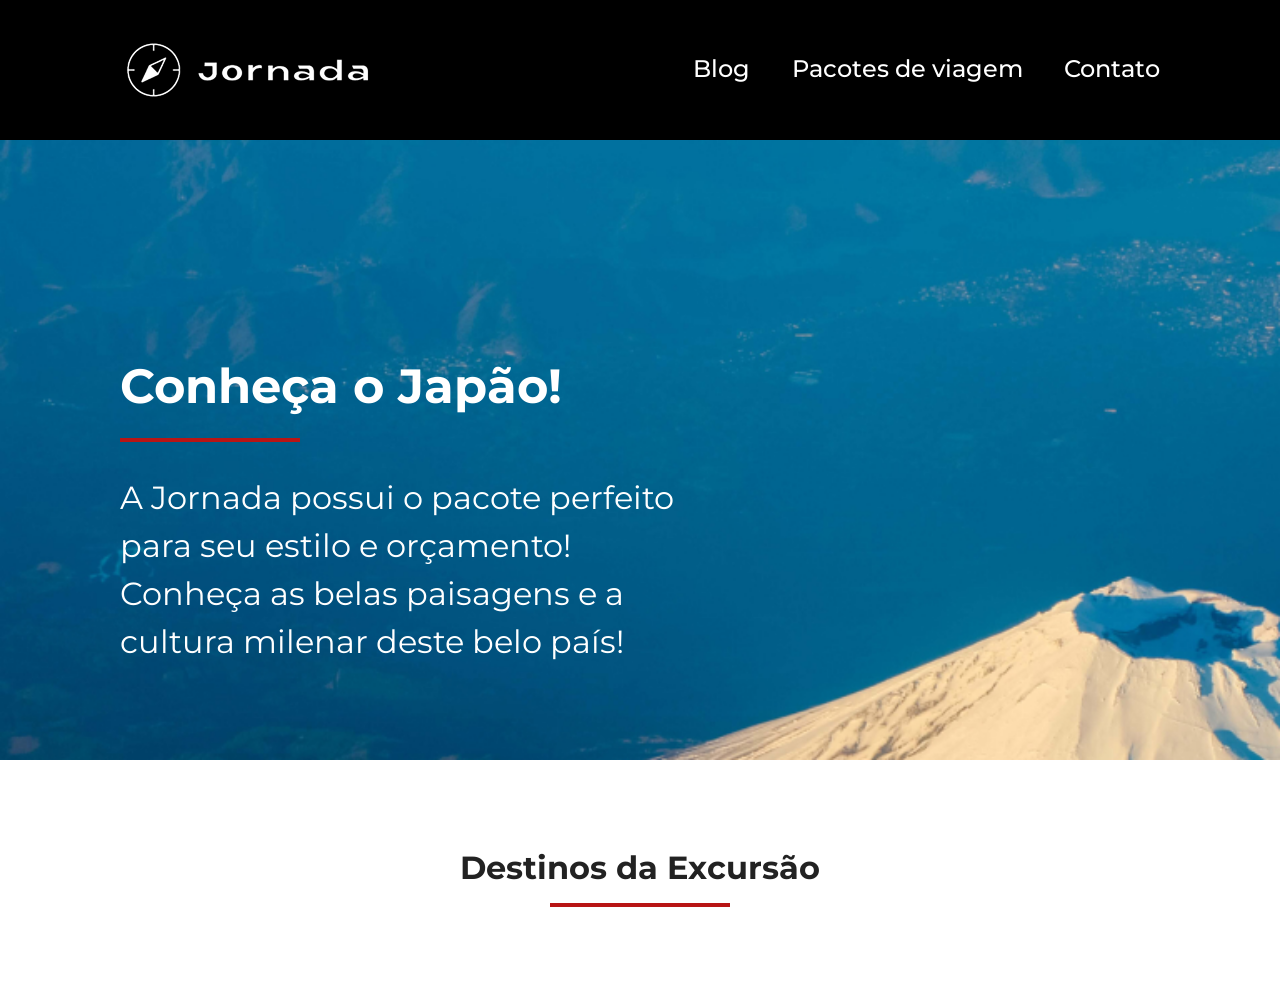
==== pacotes-de-viagens.html @ 6d60442d "adiciona estilos do hero para outros tamanhos de tela" ====
<!doctype html>
<html lang="pt-br">
  <head>
    <meta charset="UTF-8" />
    <meta name="viewport" content="width=device-width, initial-scale=1.0" />
    <title>Pacotes de viagens</title>
    <link rel="icon" href="favico.svg" type="xml/svg" />
    <link rel="stylesheet" href="css/style.css" />
  </head>

  <body>
    <header class="main-header">
      <a class="logo" href="index.html" title="Voltar para a página inicial">
        <img
          class="img-mobile"
          src="img/bussola-jornada-branca.png"
          alt="Bussola do logo jornada viagens na cor branca"
        />
        <img
          class="img-desktop"
          src="img/bussola-texto-jornada-branco.png"
          alt="Logo jornada viagens na cor branca"
        />
      </a>
      <div class="navigation-menu">
        <label for="menu">
          <img src="img/menu.png" alt="menu" />
        </label>
        <input type="checkbox" name="" id="menu" hidden />
        <nav>
          <ul class="list-links">
            <li>
              <a href="blog.html" target="_blank" title="Acessar Blog">Blog</a>
            </li>
            <li>
              <a
                href="pacotes-de-viagens.html"
                target="_blank"
                title="Acesssar pacotes de viagem"
                >Pacotes de viagem</a
              >
            </li>
            <li>
              <a href="contato.html" target="_blank" title="Acesssar contato"
                >Contato</a
              >
            </li>
          </ul>
        </nav>
      </div>
    </header>

    <section class="hero travel-packages-hero">
      <div class="travel-packages-content">
        <div class="section-title">
          <h2>Conheça o Japão!</h2>
          <hr />
        </div>
        <p class="travel-packages-text">
          A Jornada possui o pacote perfeito para seu estilo e orçamento!
          Conheça as belas paisagens e a cultura milenar deste belo país!
        </p>
      </div>
    </section>

    <section class="tokyo">
      <div class="section-title">
        <h2>Destinos da Excursão</h2>
        <hr>
      </div>
    </section>
  </body>
</html>
---- css/style.css ----
@import url(global.css);
@import url(header.css);
@import url(hero.css);
@import url(offers.css);
@import url(category.css);
@import url(destinations.css);
@import url(payments.css);
@import url(testimonials.css);
@import url(footer.css);
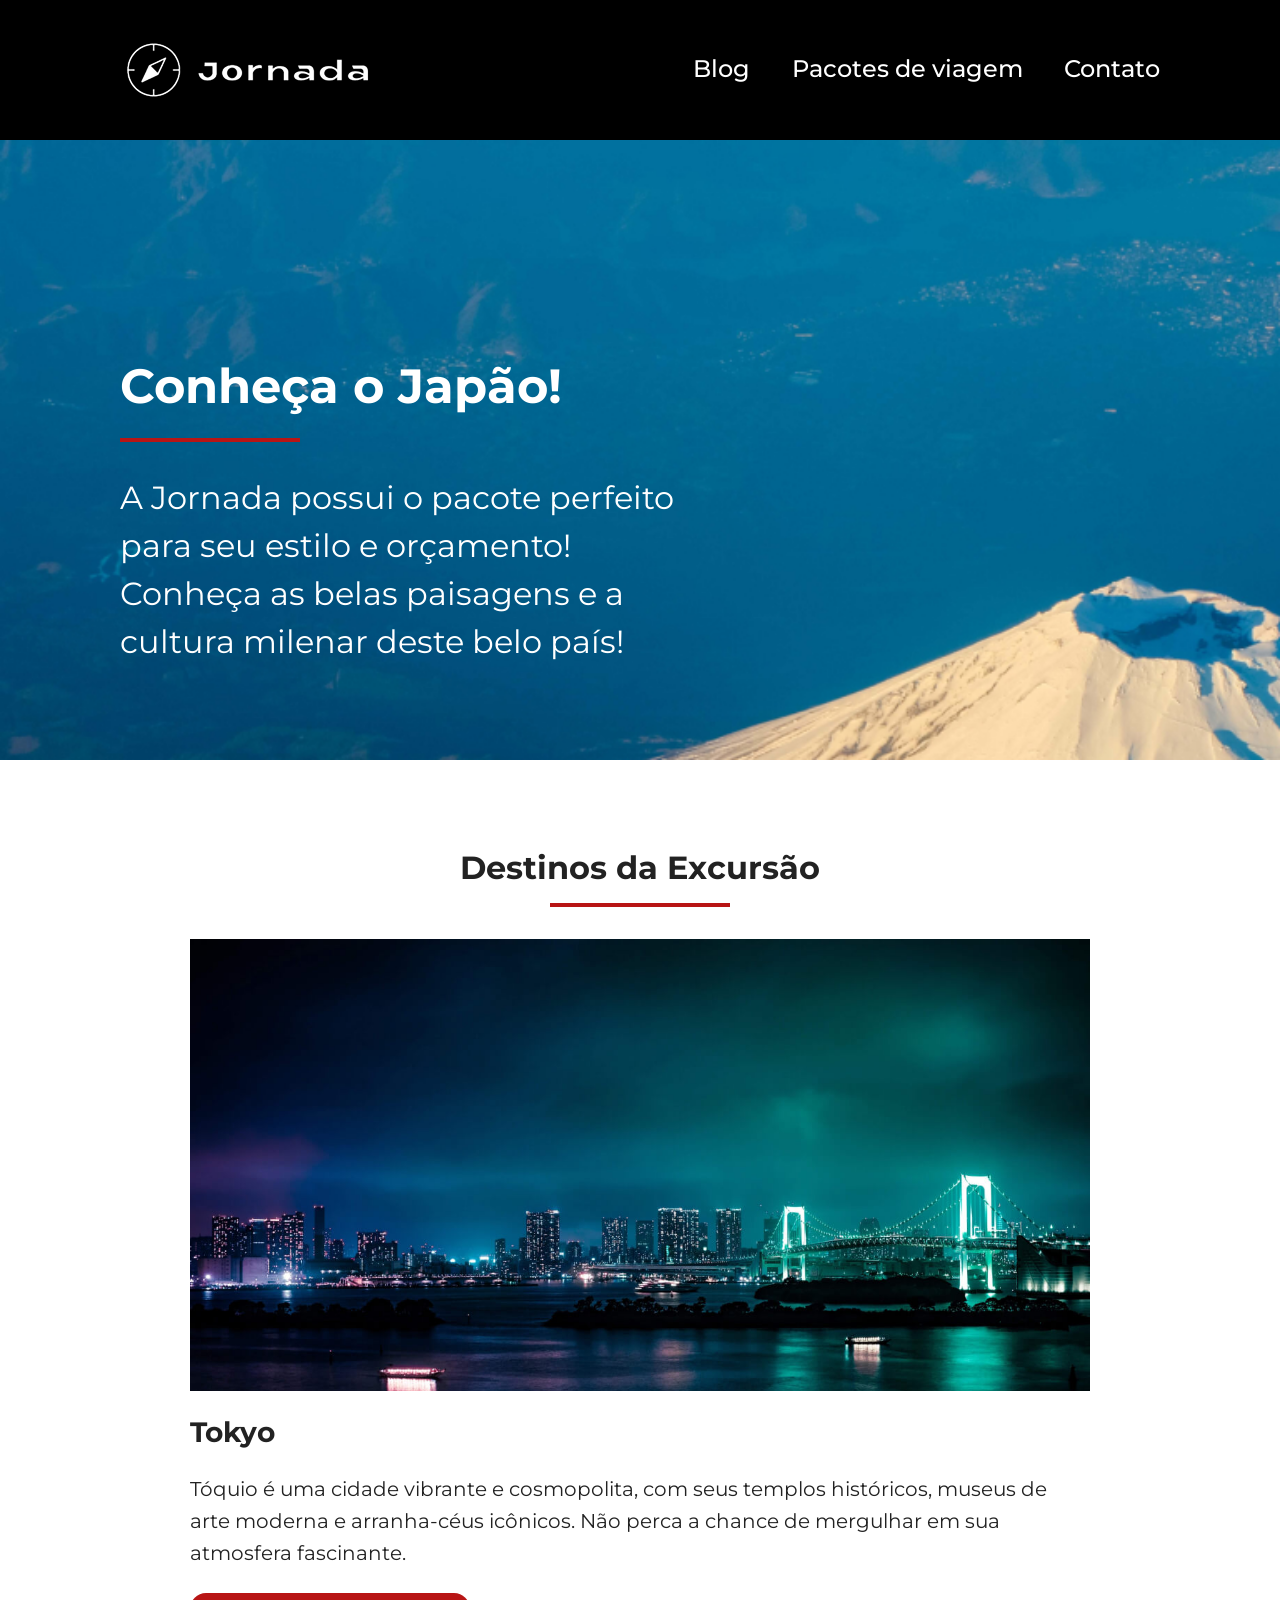
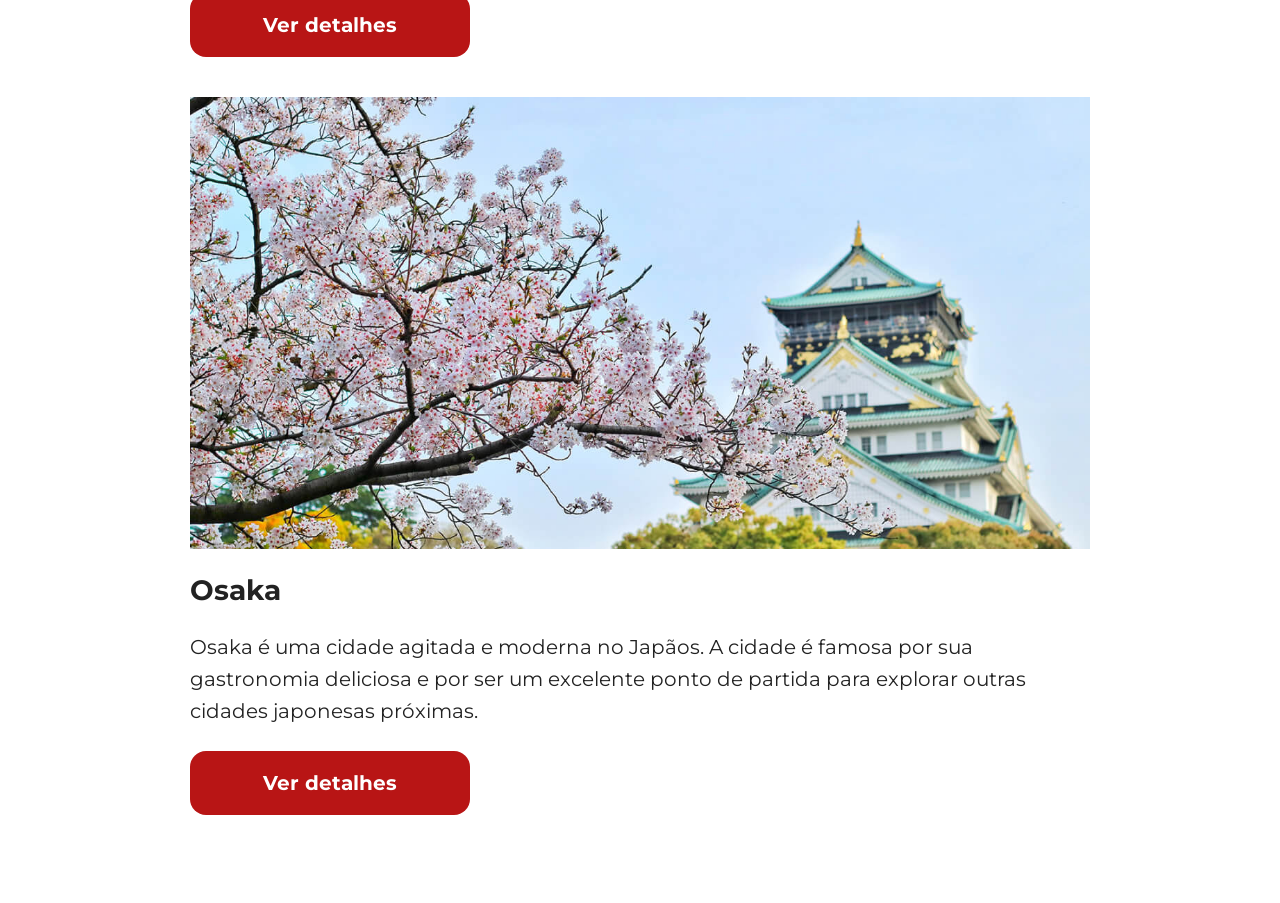
==== commit 348475e2: "adiciona secao de destinos de excursao" ====
--- a/pacotes-de-viagens.html
+++ b/pacotes-de-viagens.html
@@ -63,10 +63,52 @@
       </div>
     </section>
 
-    <section class="tokyo">
+    <section class="destinations">
       <div class="section-title">
         <h2>Destinos da Excursão</h2>
-        <hr>
+        <hr />
+      </div>
+      <div class="destinations-itens">
+        <article class="item tokyo">
+          <header>
+            <div class="img-item"></div>
+            <h3 class="content-title">Tokyo</h3>
+          </header>
+          <p class="content-text">
+            Tóquio é uma cidade vibrante e cosmopolita, com seus templos
+            históricos, museus de arte moderna e arranha-céus icônicos. Não
+            perca a chance de mergulhar em sua atmosfera fascinante.
+          </p>
+          <footer>
+            <a
+              href="#"
+              class="button"
+              target="_blank"
+              title="Veja mais detalhes do destino tokyo"
+              >Ver detalhes</a
+            >
+          </footer>
+        </article>
+        <article class="item osaka">
+          <header>
+            <div class="img-item"></div>
+            <h3 class="content-title">Osaka</h3>
+          </header>
+          <p class="content-text">
+            Osaka é uma cidade agitada e moderna no Japãos. A cidade é famosa
+            por sua gastronomia deliciosa e por ser um excelente ponto de
+            partida para explorar outras cidades japonesas próximas.
+          </p>
+          <footer>
+            <a
+              href="#"
+              class="button"
+              target="_blank"
+              title="Veja mais detalhes do destino osaka"
+              >Ver detalhes</a
+            >
+          </footer>
+        </article>
       </div>
     </section>
   </body>
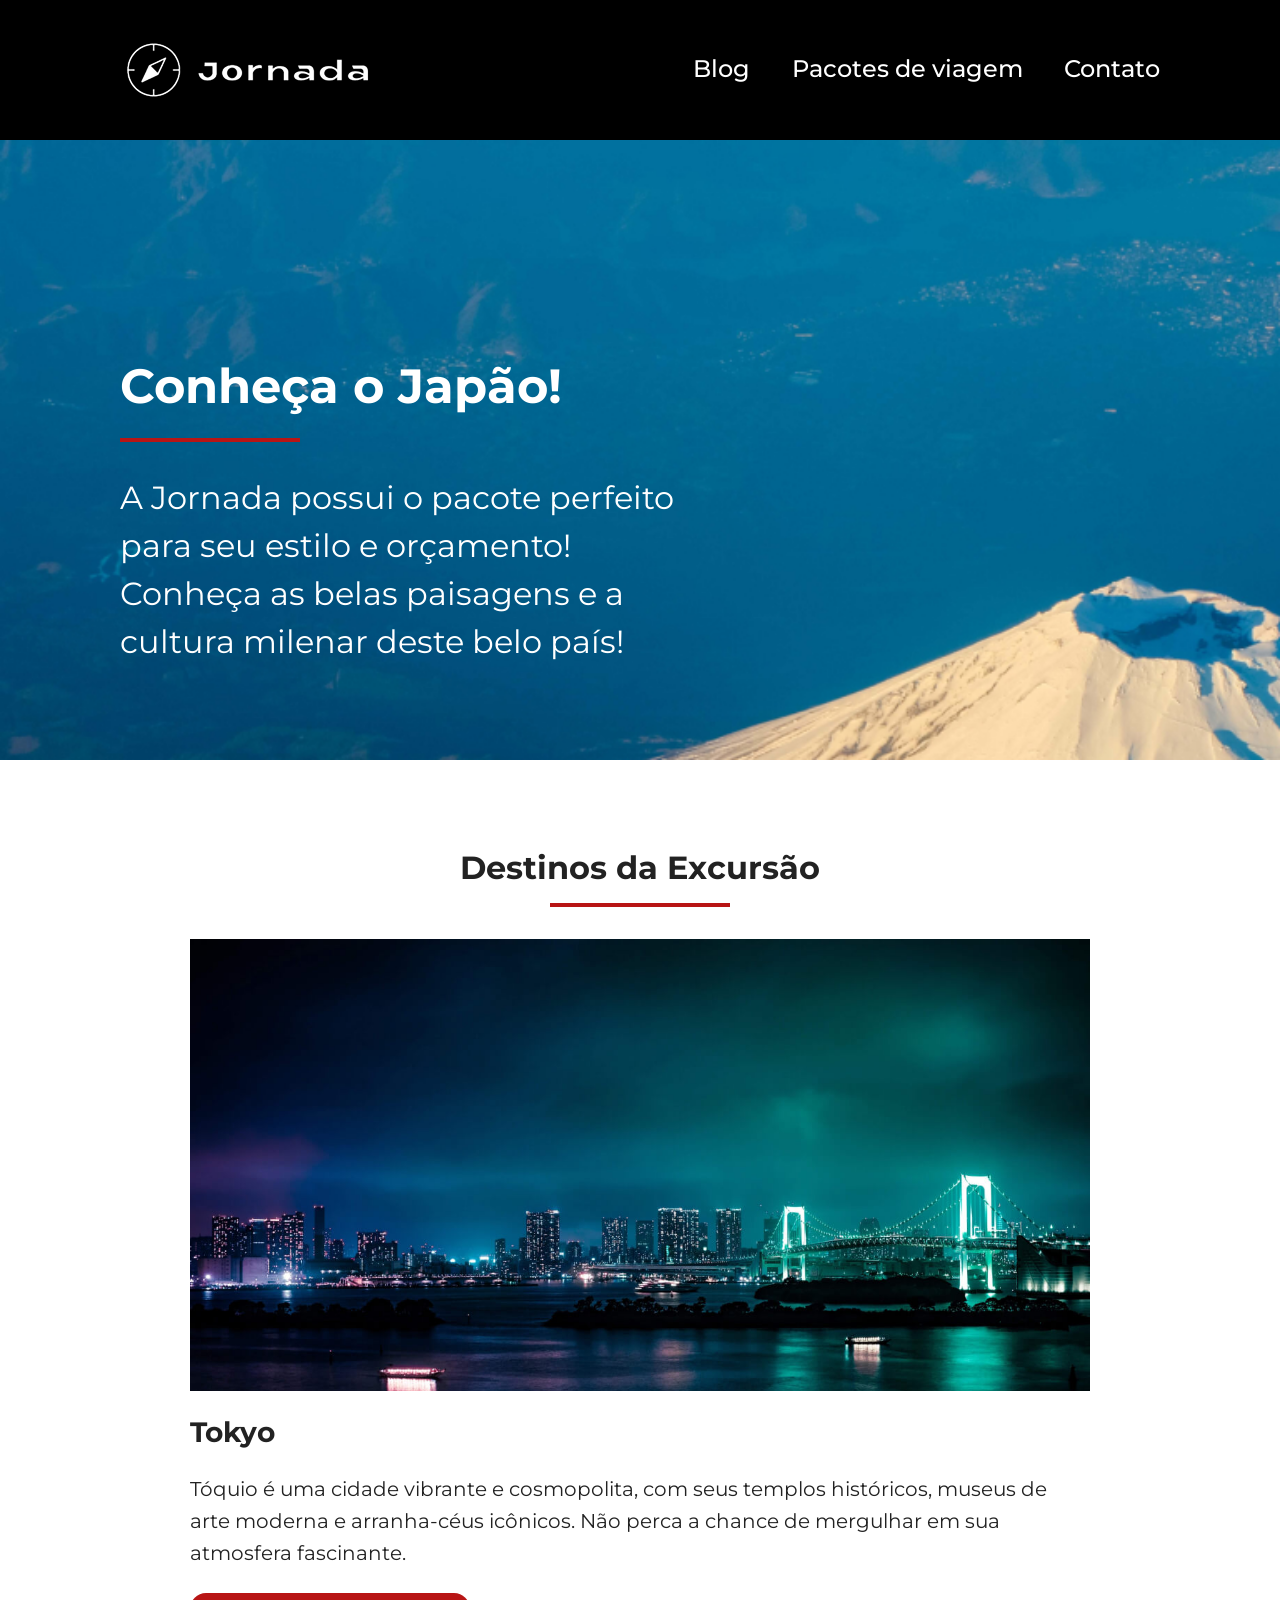
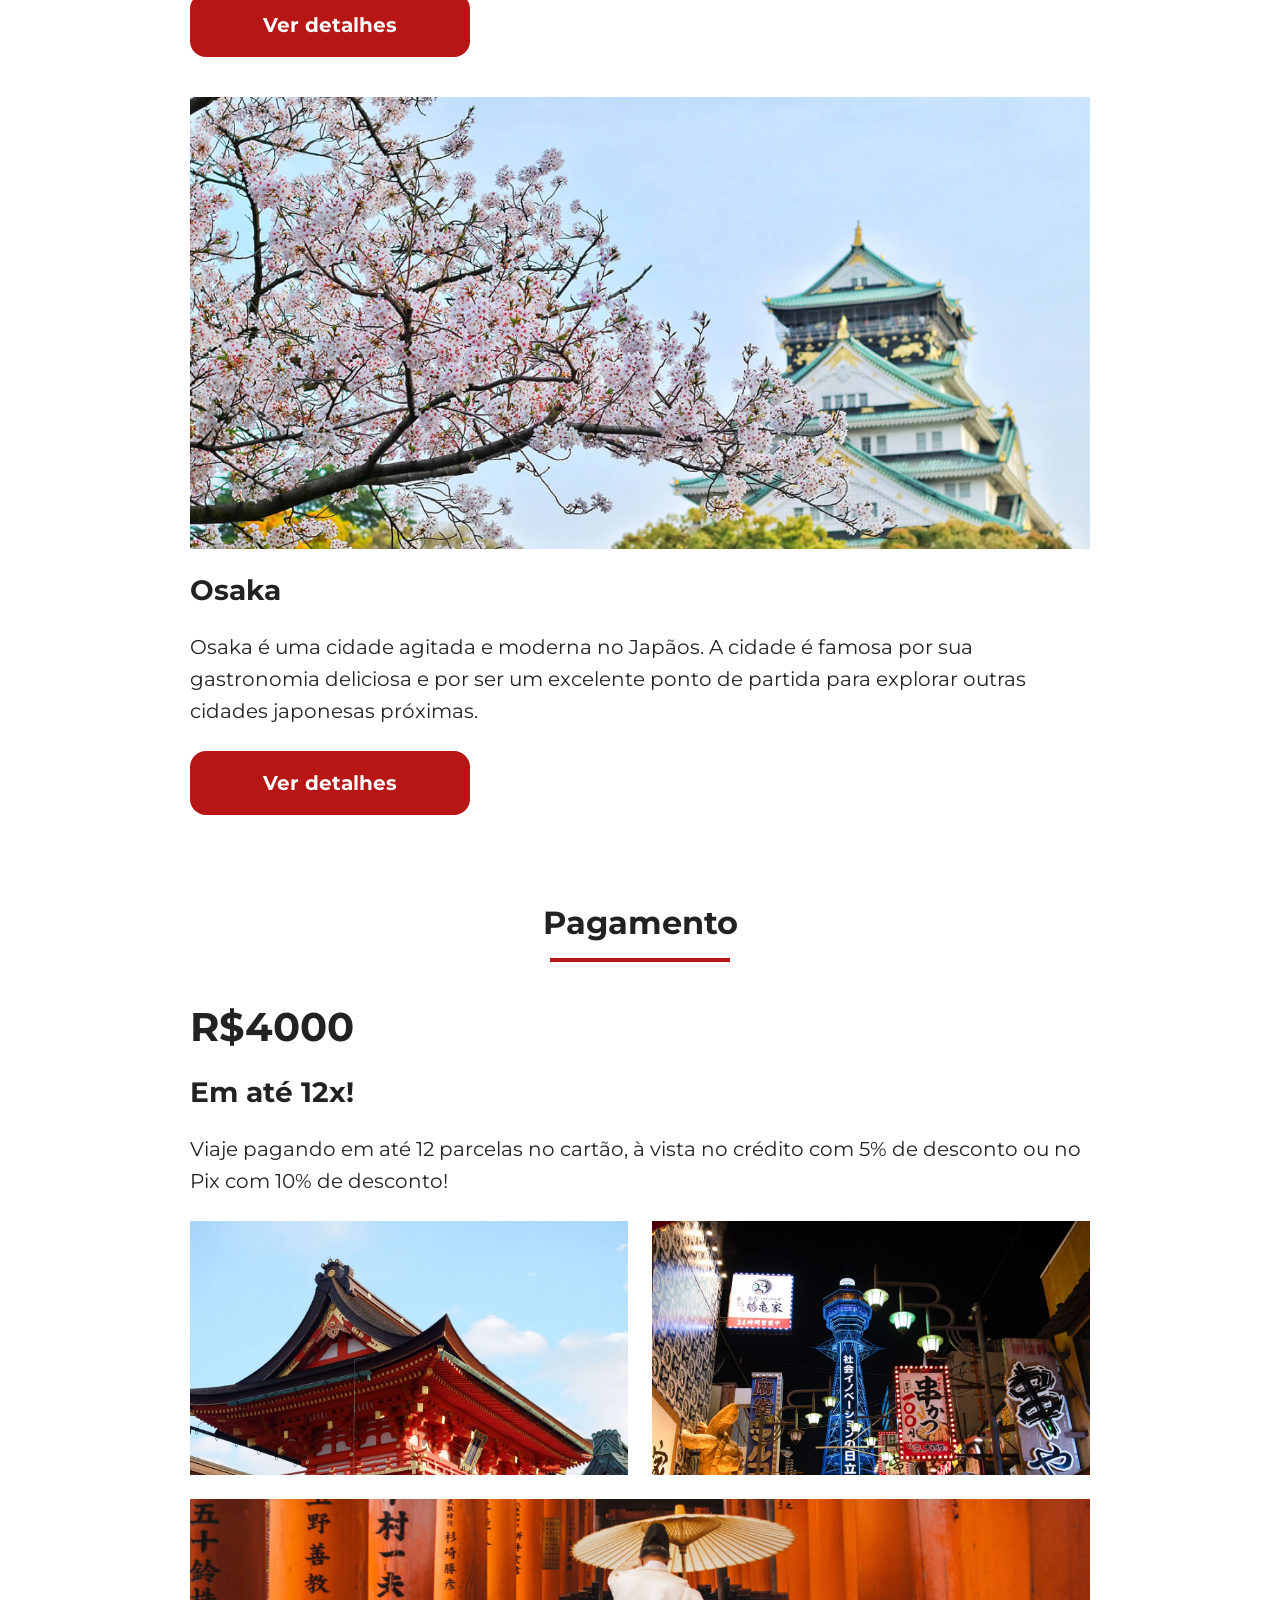
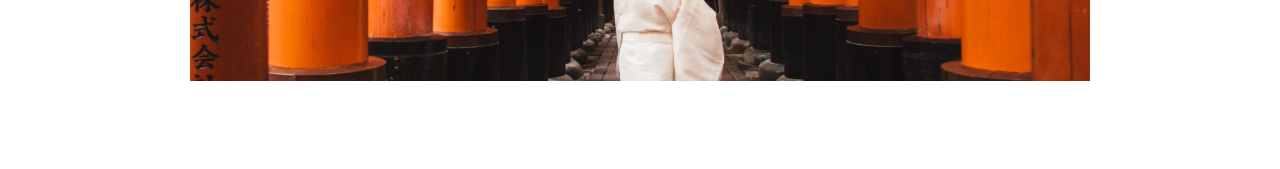
==== commit 08abe099: "adiciona secao de pagamento na pagina pacotes de viagens" ====
--- a/pacotes-de-viagens.html
+++ b/pacotes-de-viagens.html
@@ -111,5 +111,27 @@
         </article>
       </div>
     </section>
+
+    <section class="payments travel-packages-payments">
+      <div class="section-title">
+        <h2>Pagamento</h2>
+        <hr />
+      </div>
+      <div class="content-container">
+        <div class="text-content">
+          <h3>R$4000</h3>
+          <h4>Em até 12x!</h4>
+          <p>
+            Viaje pagando em até 12 parcelas no cartão, à vista no crédito com
+            5% de desconto ou no Pix com 10% de desconto!
+          </p>
+        </div>
+        <div class="image-gallery">
+          <div class="image first"></div>
+          <div class="image second"></div>
+          <div class="image thirdy large"></div>
+        </div>
+      </div>
+    </section>
   </body>
 </html>
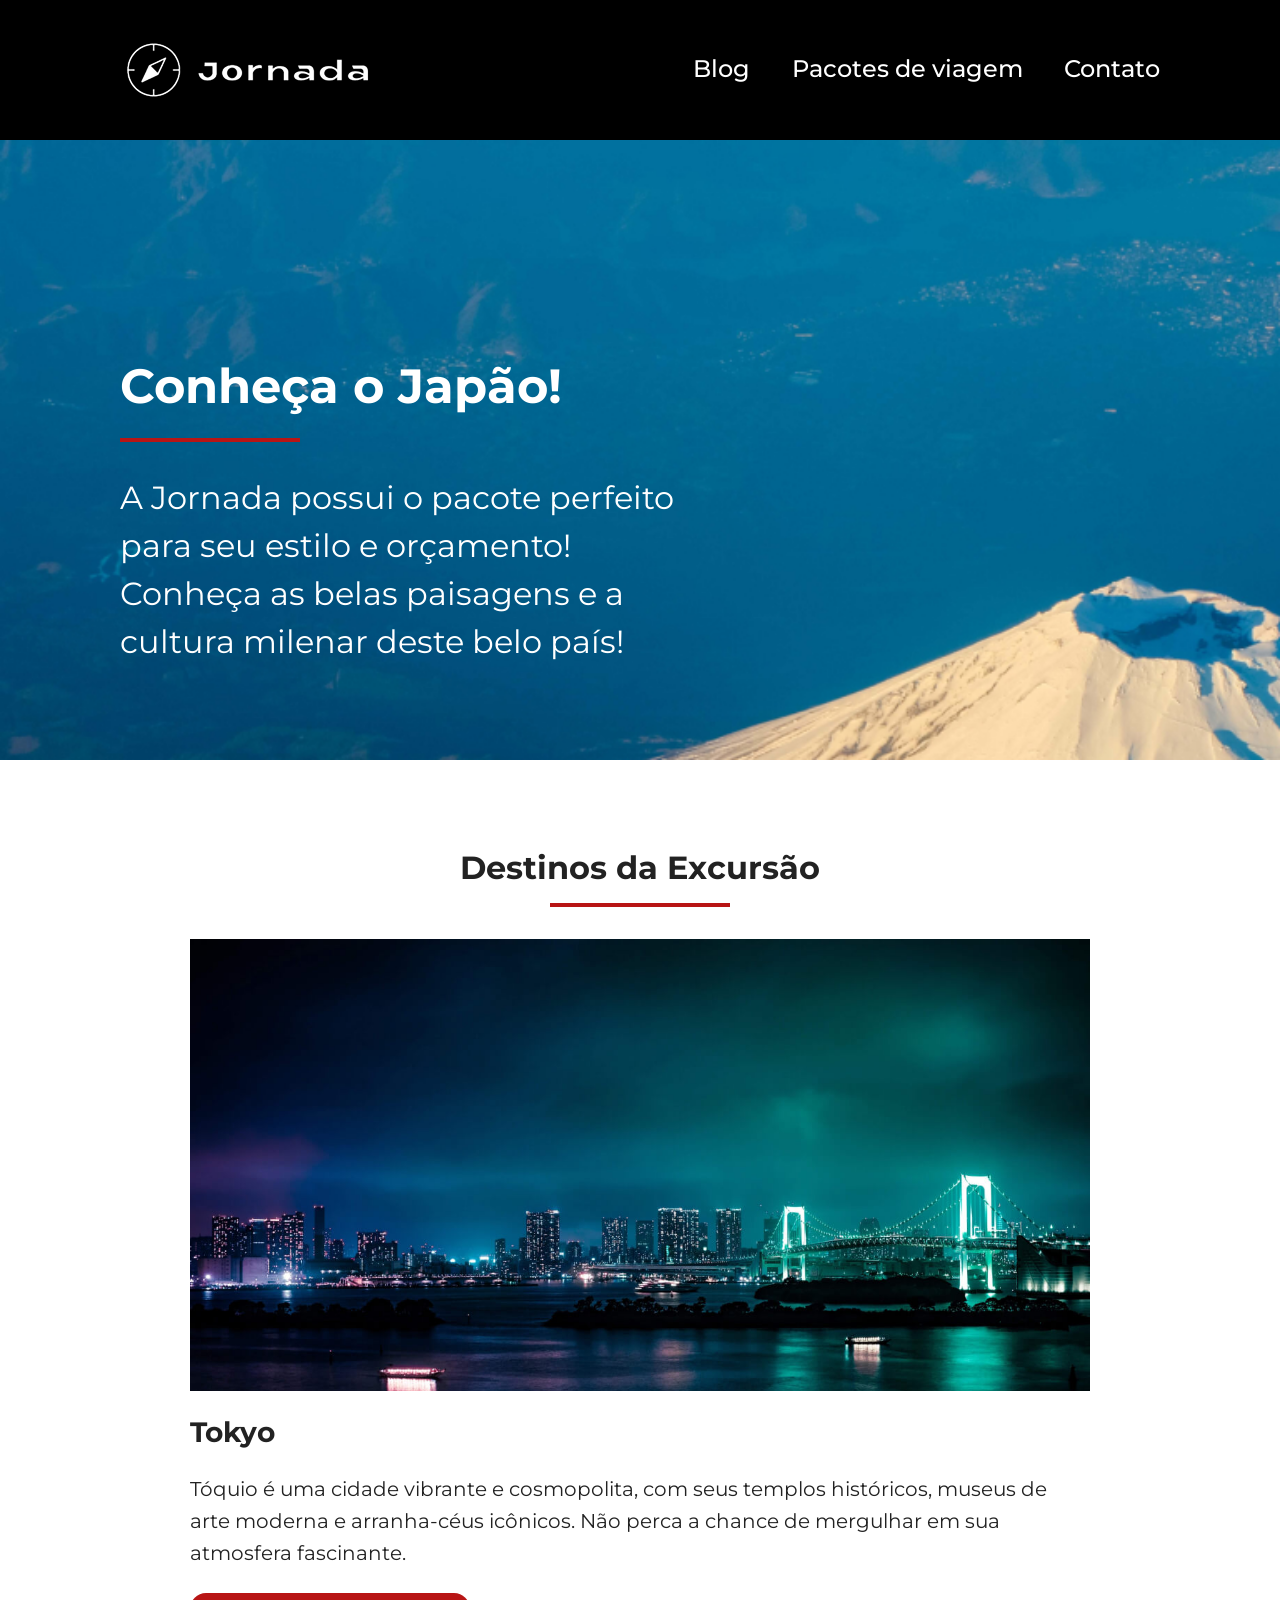
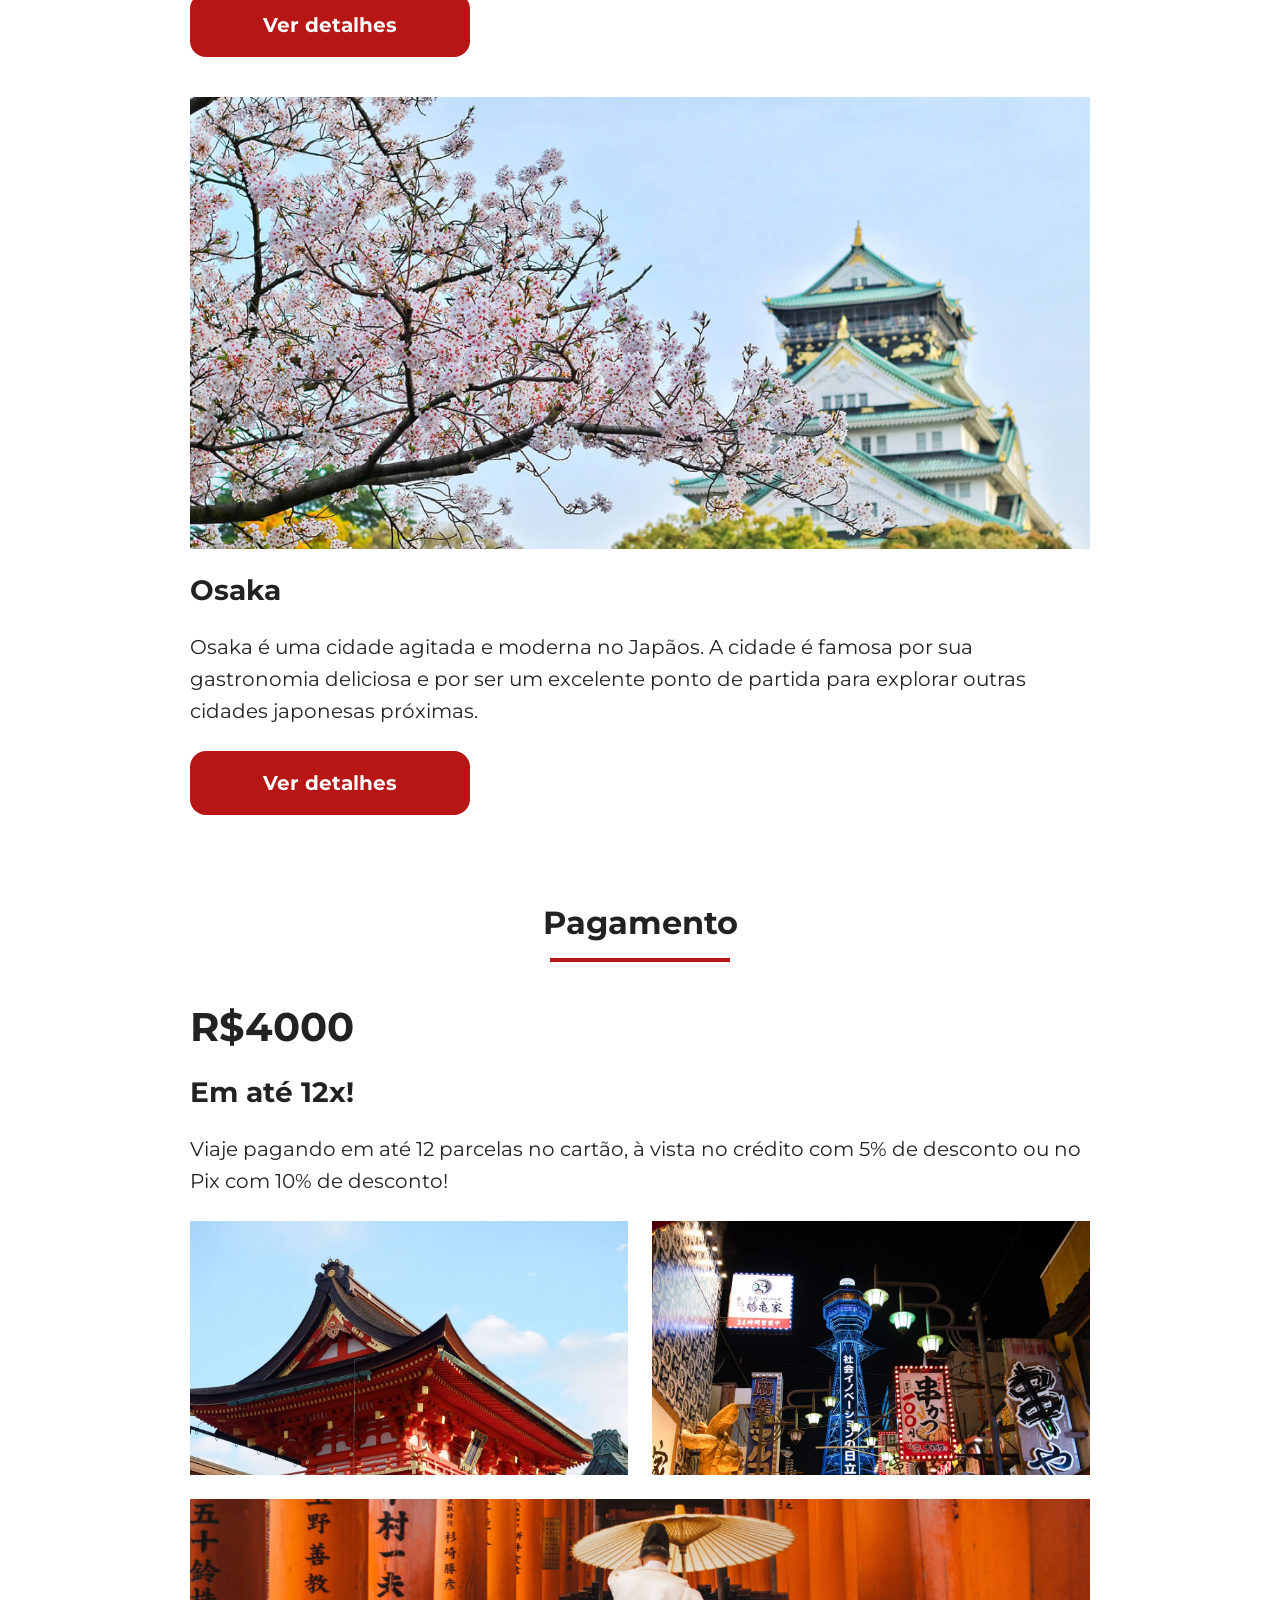
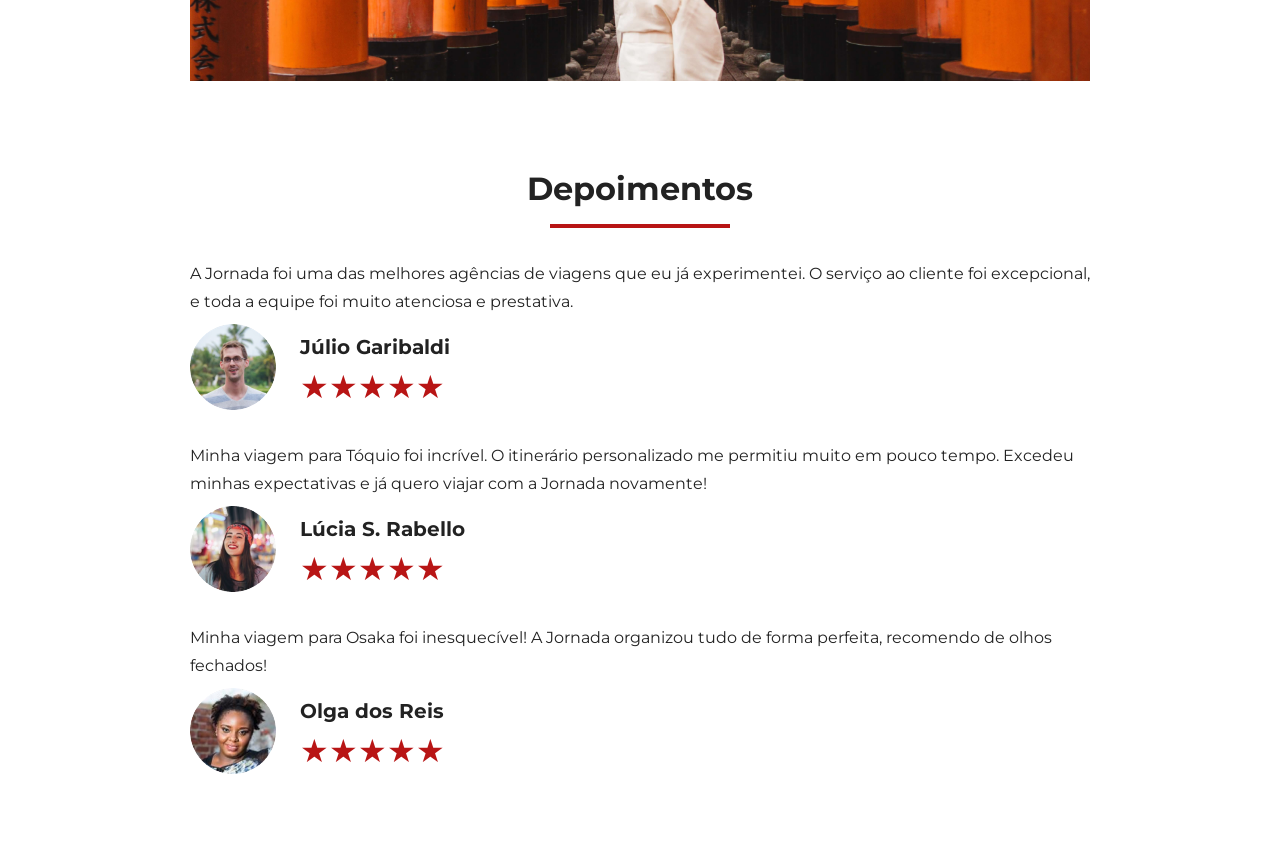
==== commit ac3e6c2f: "adiciona secao de depoimentos a pagina de pacotes de viagens" ====
--- a/pacotes-de-viagens.html
+++ b/pacotes-de-viagens.html
@@ -133,5 +133,82 @@
         </div>
       </div>
     </section>
+
+    <section class="testimonialstravel-packages-testimonials">
+      <div class="section-title">
+        <h2>Depoimentos</h2>
+        <hr />
+      </div>
+      <div class="testimonial-container">
+        <article>
+          <header>
+            <p>
+              A Jornada foi uma das melhores agências de viagens que eu já
+              experimentei. O serviço ao cliente foi excepcional, e toda a
+              equipe foi muito atenciosa e prestativa.
+            </p>
+          </header>
+          <footer>
+            <img
+              src="img/avatar-julio.png"
+              alt="Imagem de perfil do cliente Júlio Garibaldi"
+            />
+            <div class="profile-content">
+              <h3>Júlio Garibaldi</h3>
+              <div class="rating">
+                <span class="star">★</span><span class="star">★</span
+                ><span class="star">★</span><span class="star">★</span
+                ><span class="star">★</span>
+              </div>
+            </div>
+          </footer>
+        </article>
+        <article>
+          <header>
+            <p>
+              Minha viagem para Tóquio foi incrível. O itinerário personalizado
+              me permitiu muito em pouco tempo. Excedeu minhas expectativas e já
+              quero viajar com a Jornada novamente!
+            </p>
+          </header>
+          <footer>
+            <img
+              src="img/avatar-lucia.png"
+              alt="Imagem de perfil da cliente Lúcia S. Rabello"
+            />
+            <div class="profile-content">
+              <h3>Lúcia S. Rabello</h3>
+              <div class="rating">
+                <span class="star">★</span><span class="star">★</span
+                ><span class="star">★</span><span class="star">★</span
+                ><span class="star">★</span>
+              </div>
+            </div>
+          </footer>
+        </article>
+        <article>
+          <header>
+            <p>
+              Minha viagem para Osaka foi inesquecível! A Jornada organizou tudo
+              de forma perfeita, recomendo de olhos fechados!
+            </p>
+          </header>
+          <footer>
+            <img
+              src="img/avatar-olga.png"
+              alt="Imagem de perfil da cliente Olga dos Reis"
+            />
+            <div class="profile-content">
+              <h3>Olga dos Reis</h3>
+              <div class="rating">
+                <span class="star">★</span><span class="star">★</span
+                ><span class="star">★</span><span class="star">★</span
+                ><span class="star">★</span>
+              </div>
+            </div>
+          </footer>
+        </article>
+      </div>
+    </section>
   </body>
 </html>
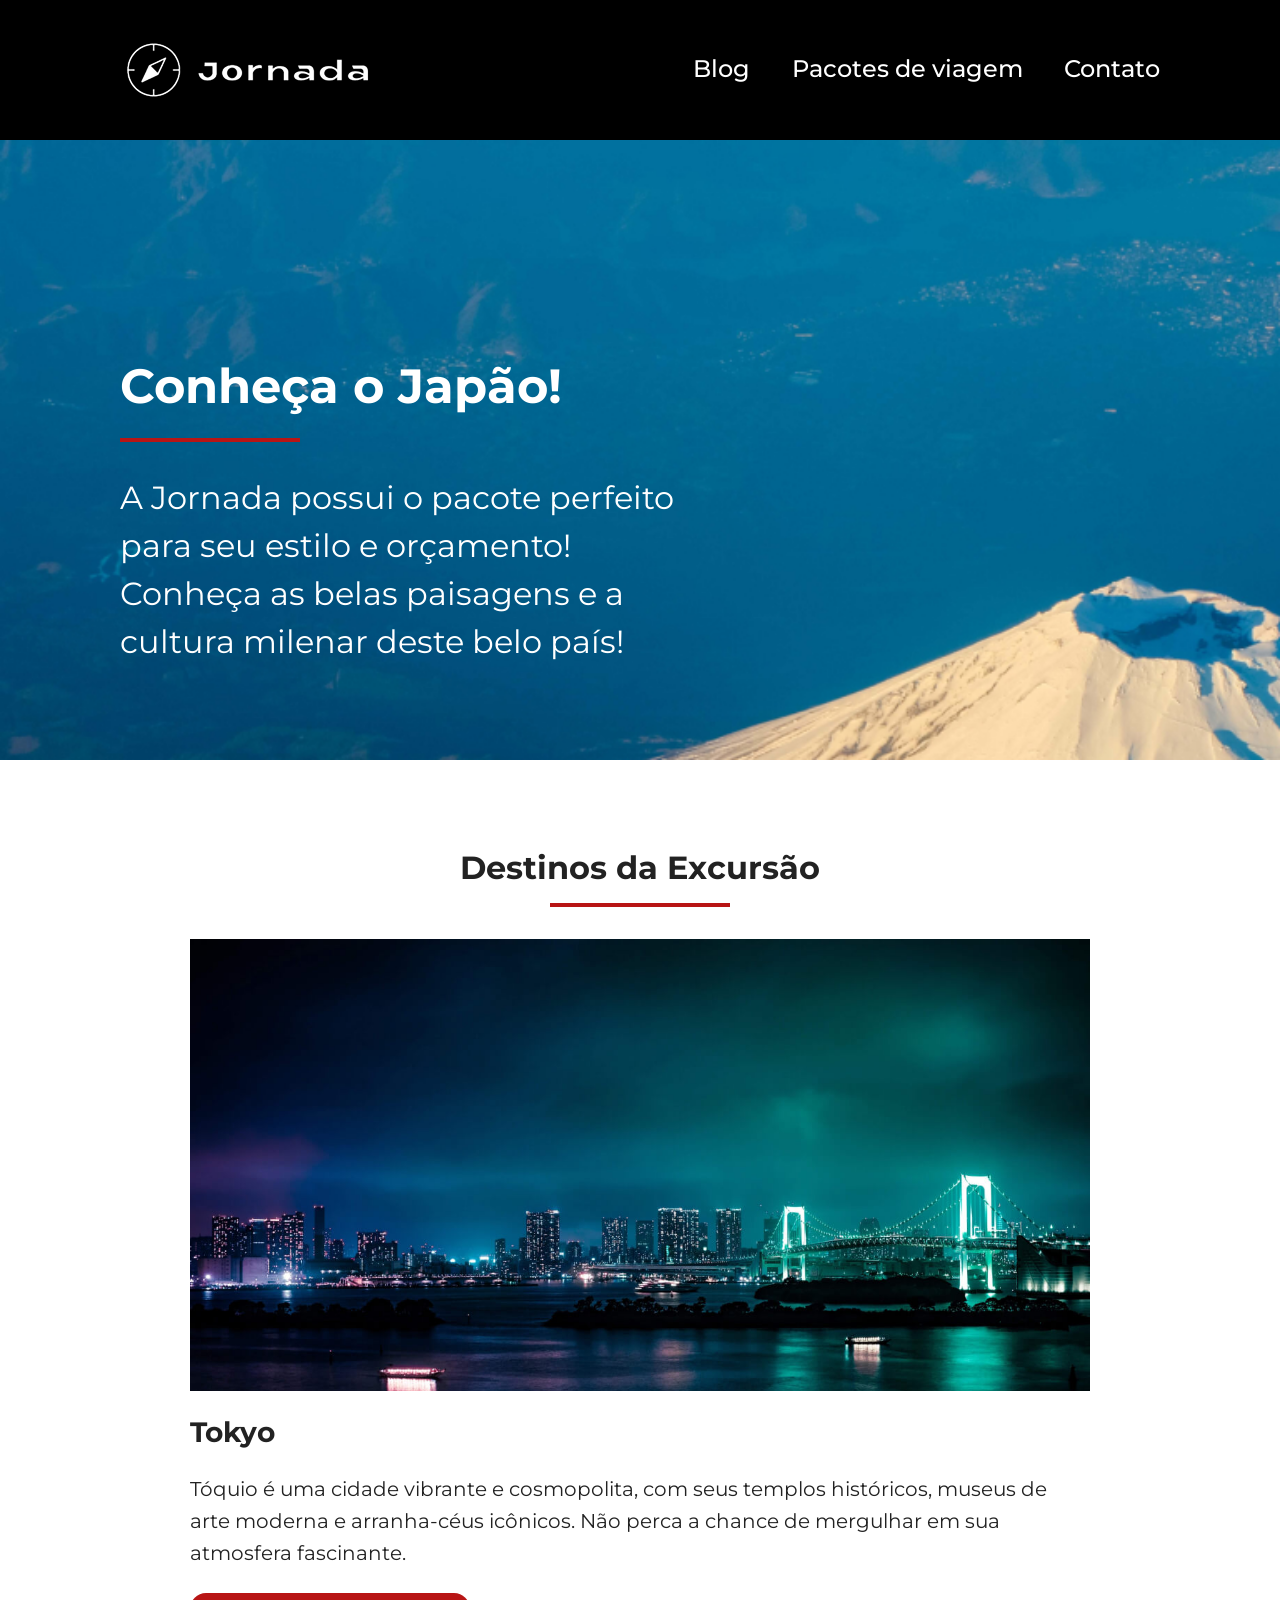
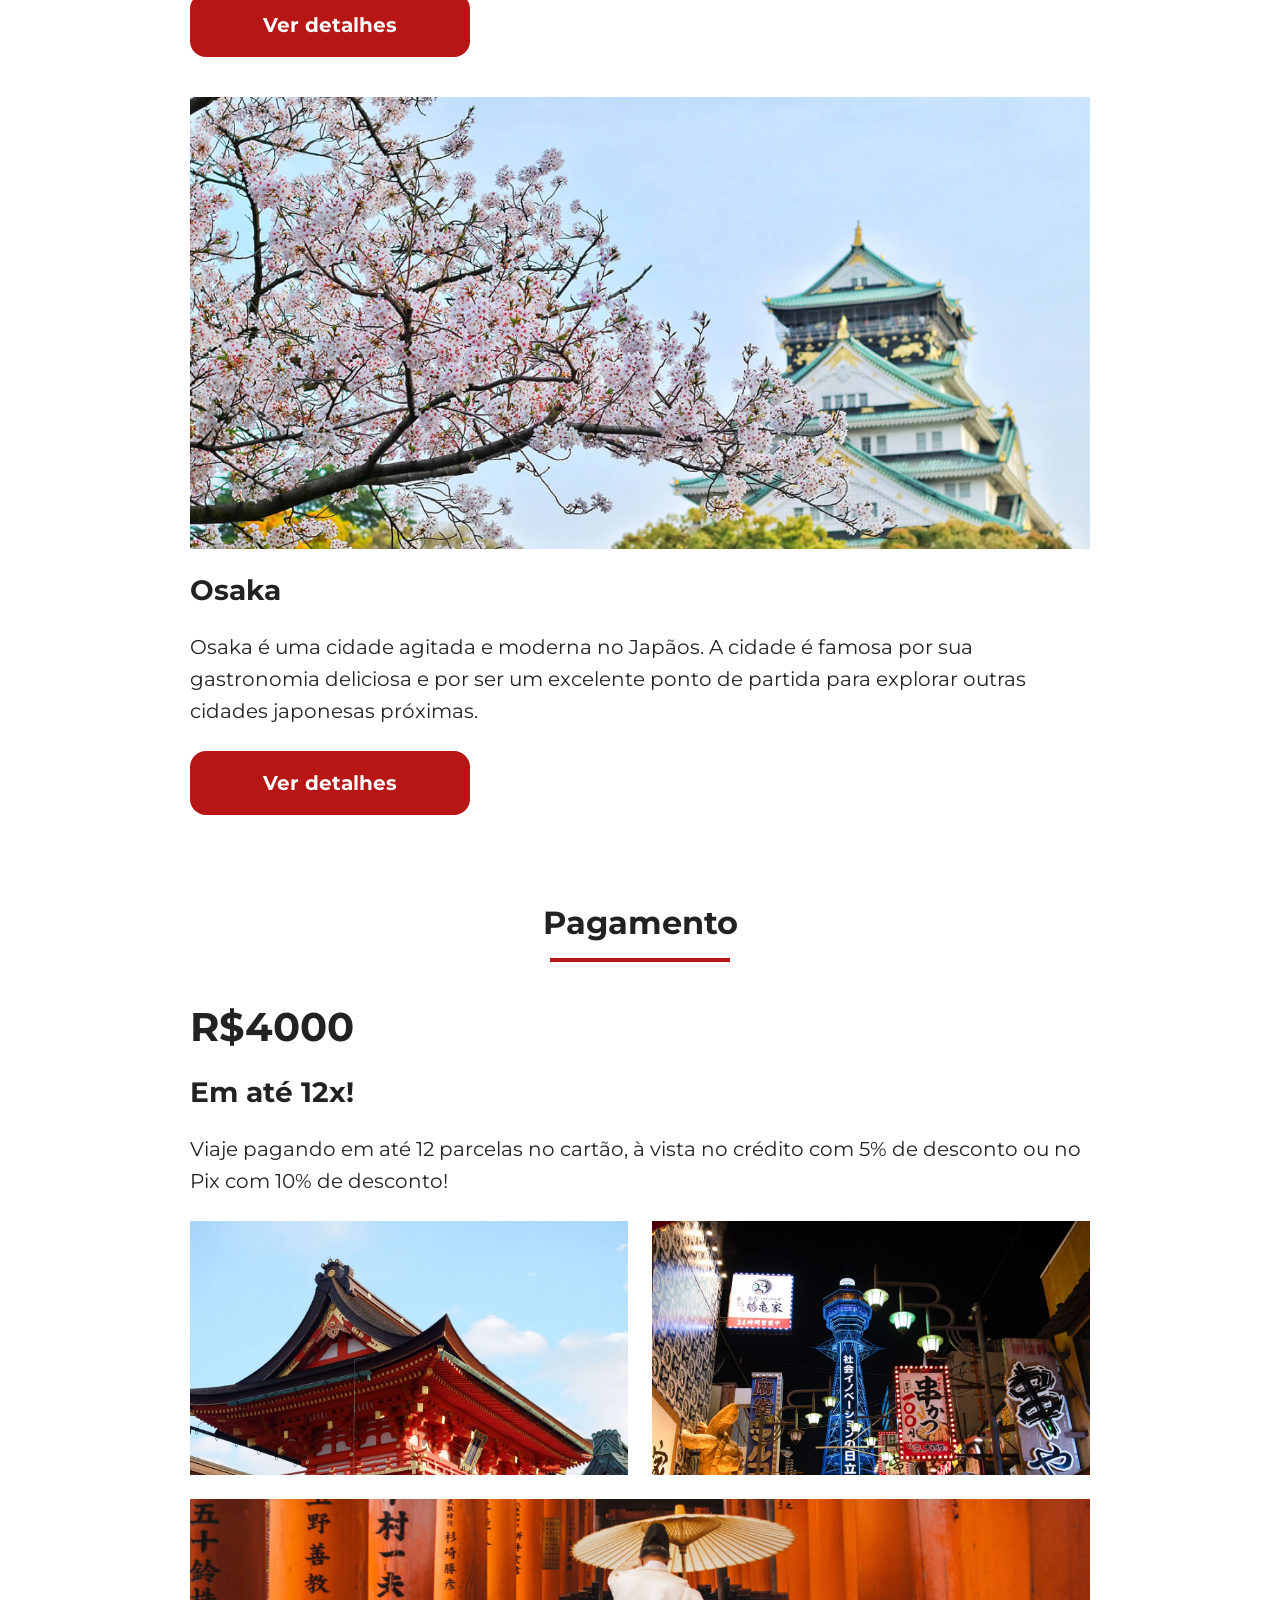
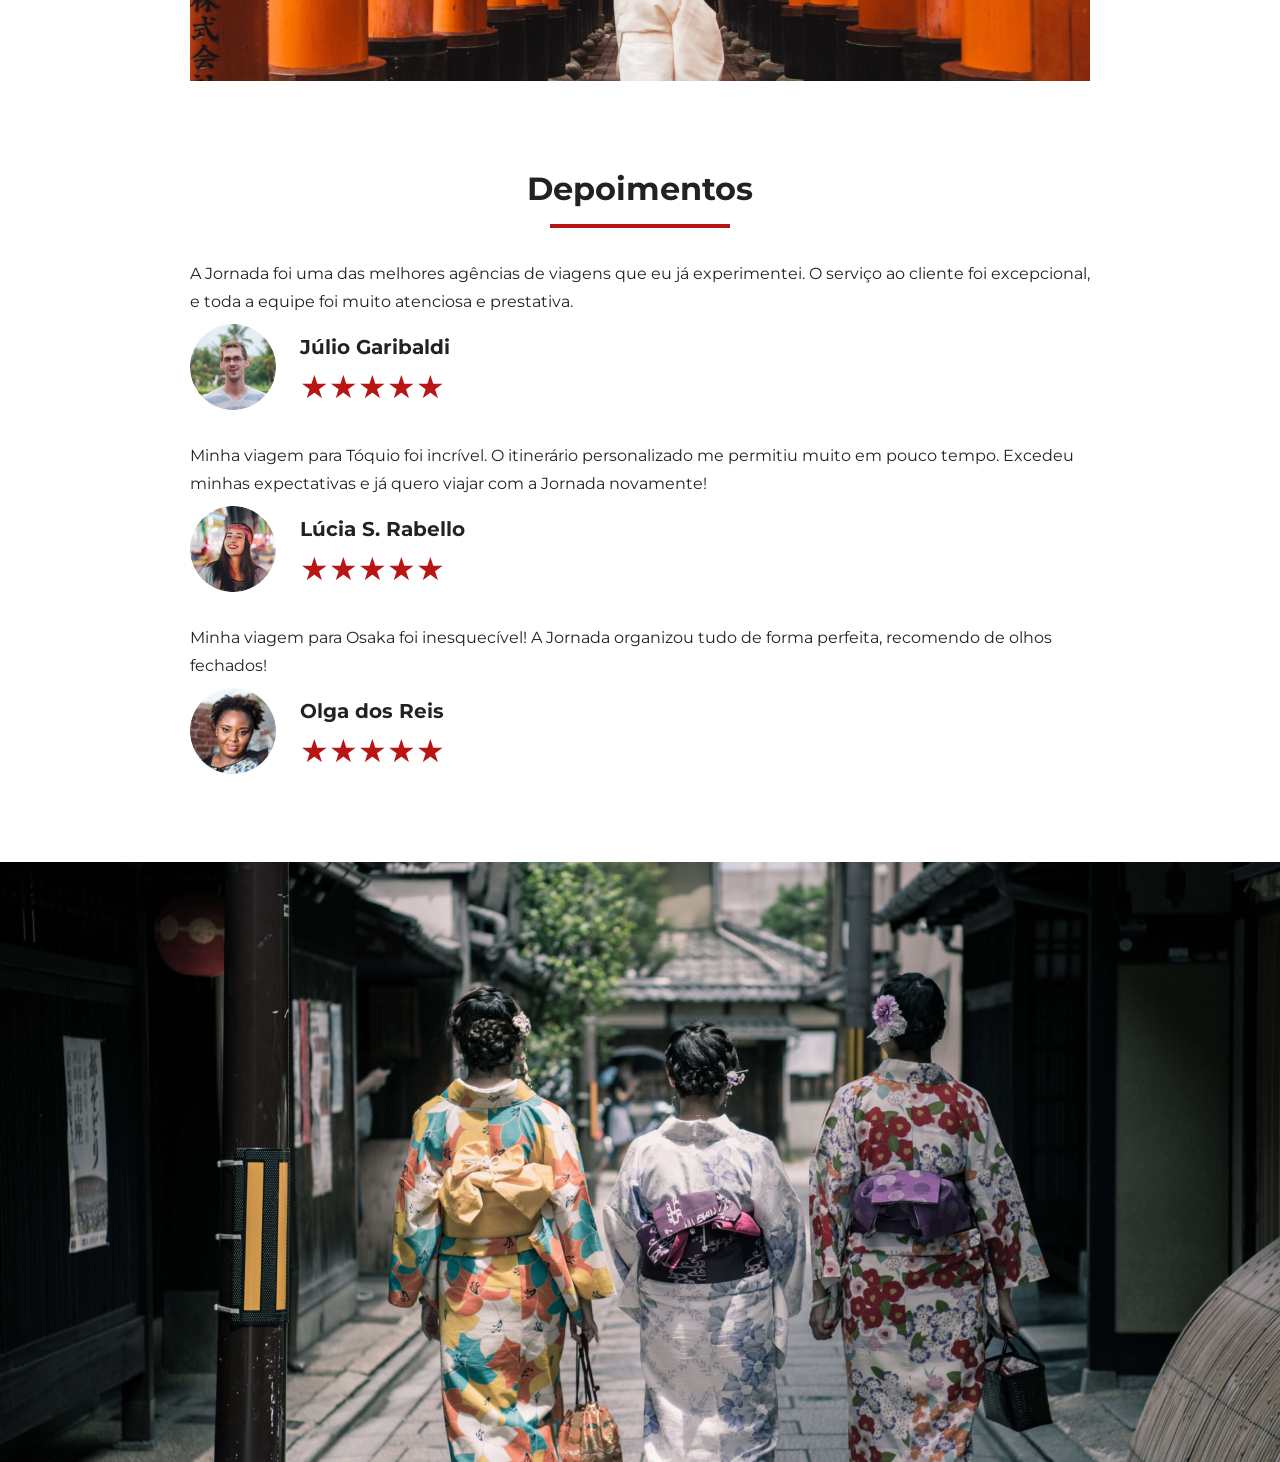
==== commit e9a8cef3: "adiciona as imagens do footer" ====
--- a/pacotes-de-viagens.html
+++ b/pacotes-de-viagens.html
@@ -134,7 +134,7 @@
       </div>
     </section>
 
-    <section class="testimonialstravel-packages-testimonials">
+    <section class="testimonials">
       <div class="section-title">
         <h2>Depoimentos</h2>
         <hr />
@@ -210,5 +210,9 @@
         </article>
       </div>
     </section>
+
+    <section class="hero travel-packages-bottom-hero">
+      <div class="hero-img"></div>
+    </section>
   </body>
 </html>
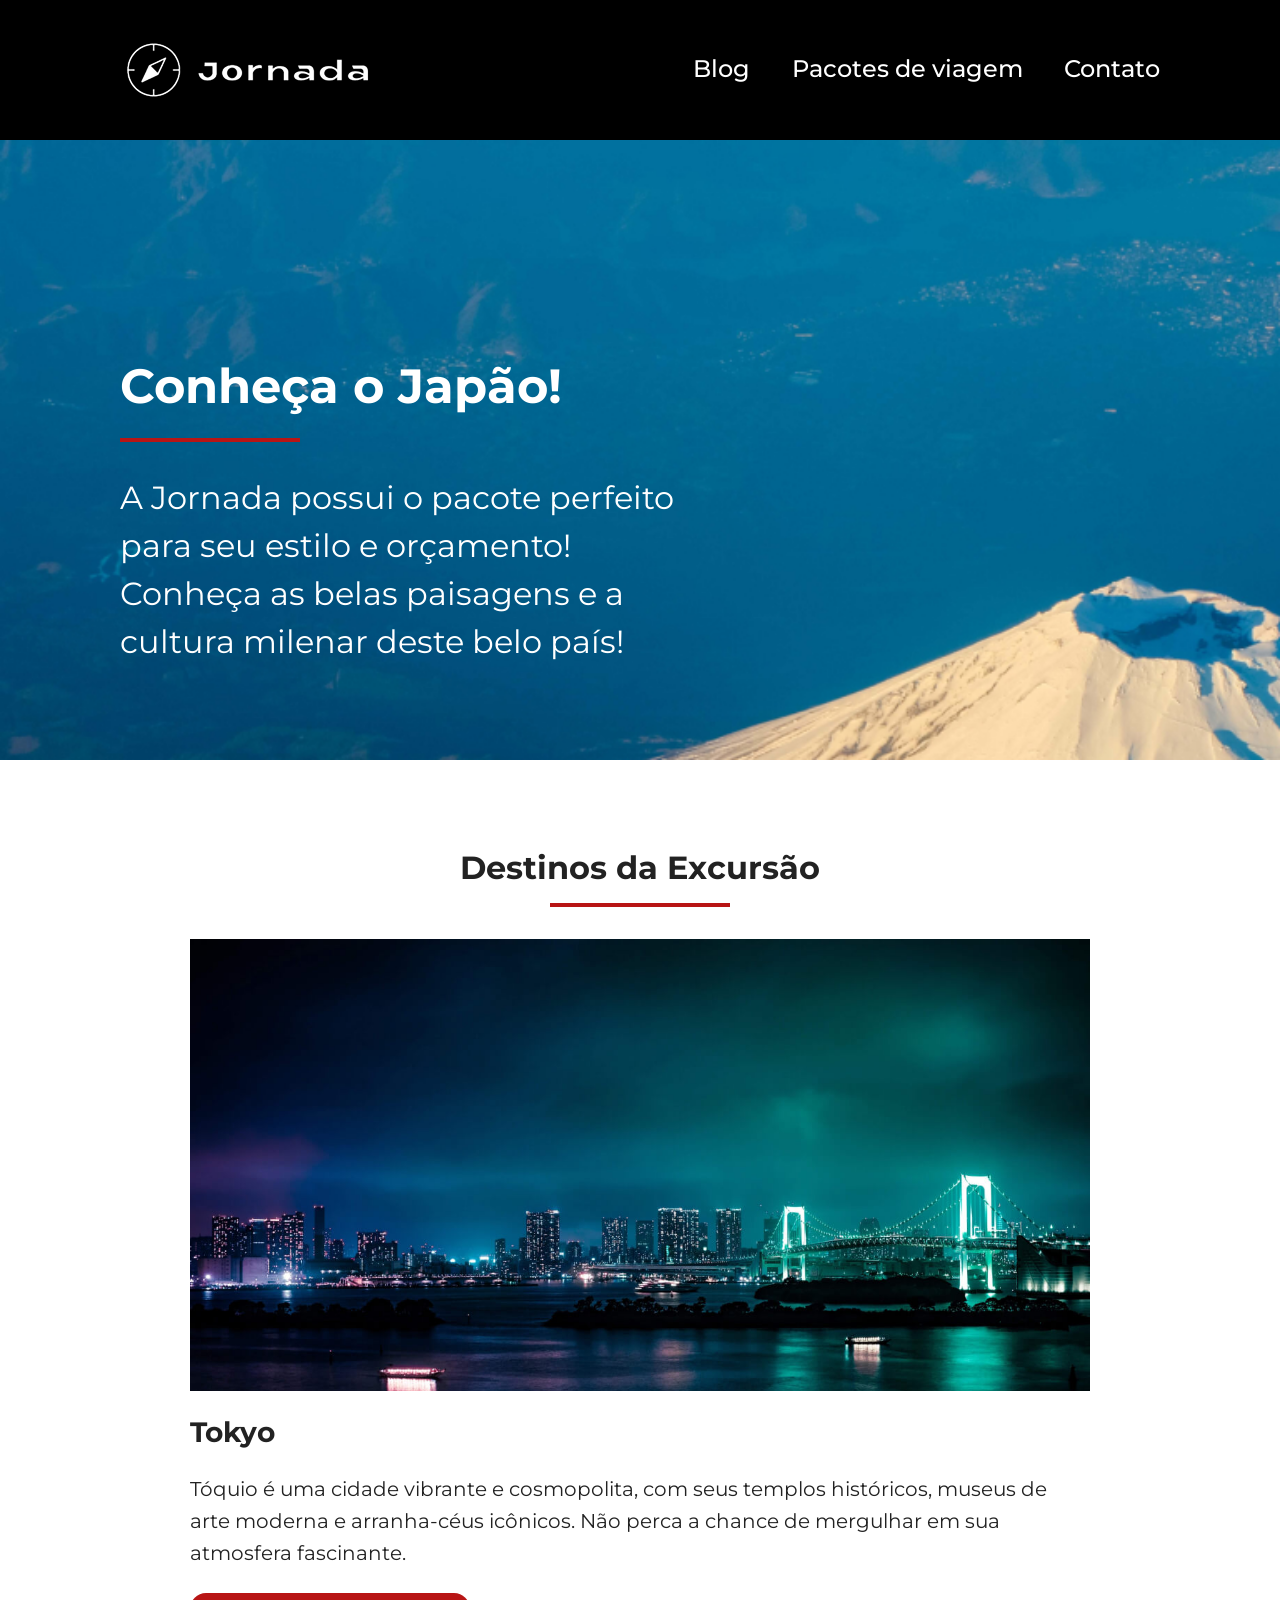
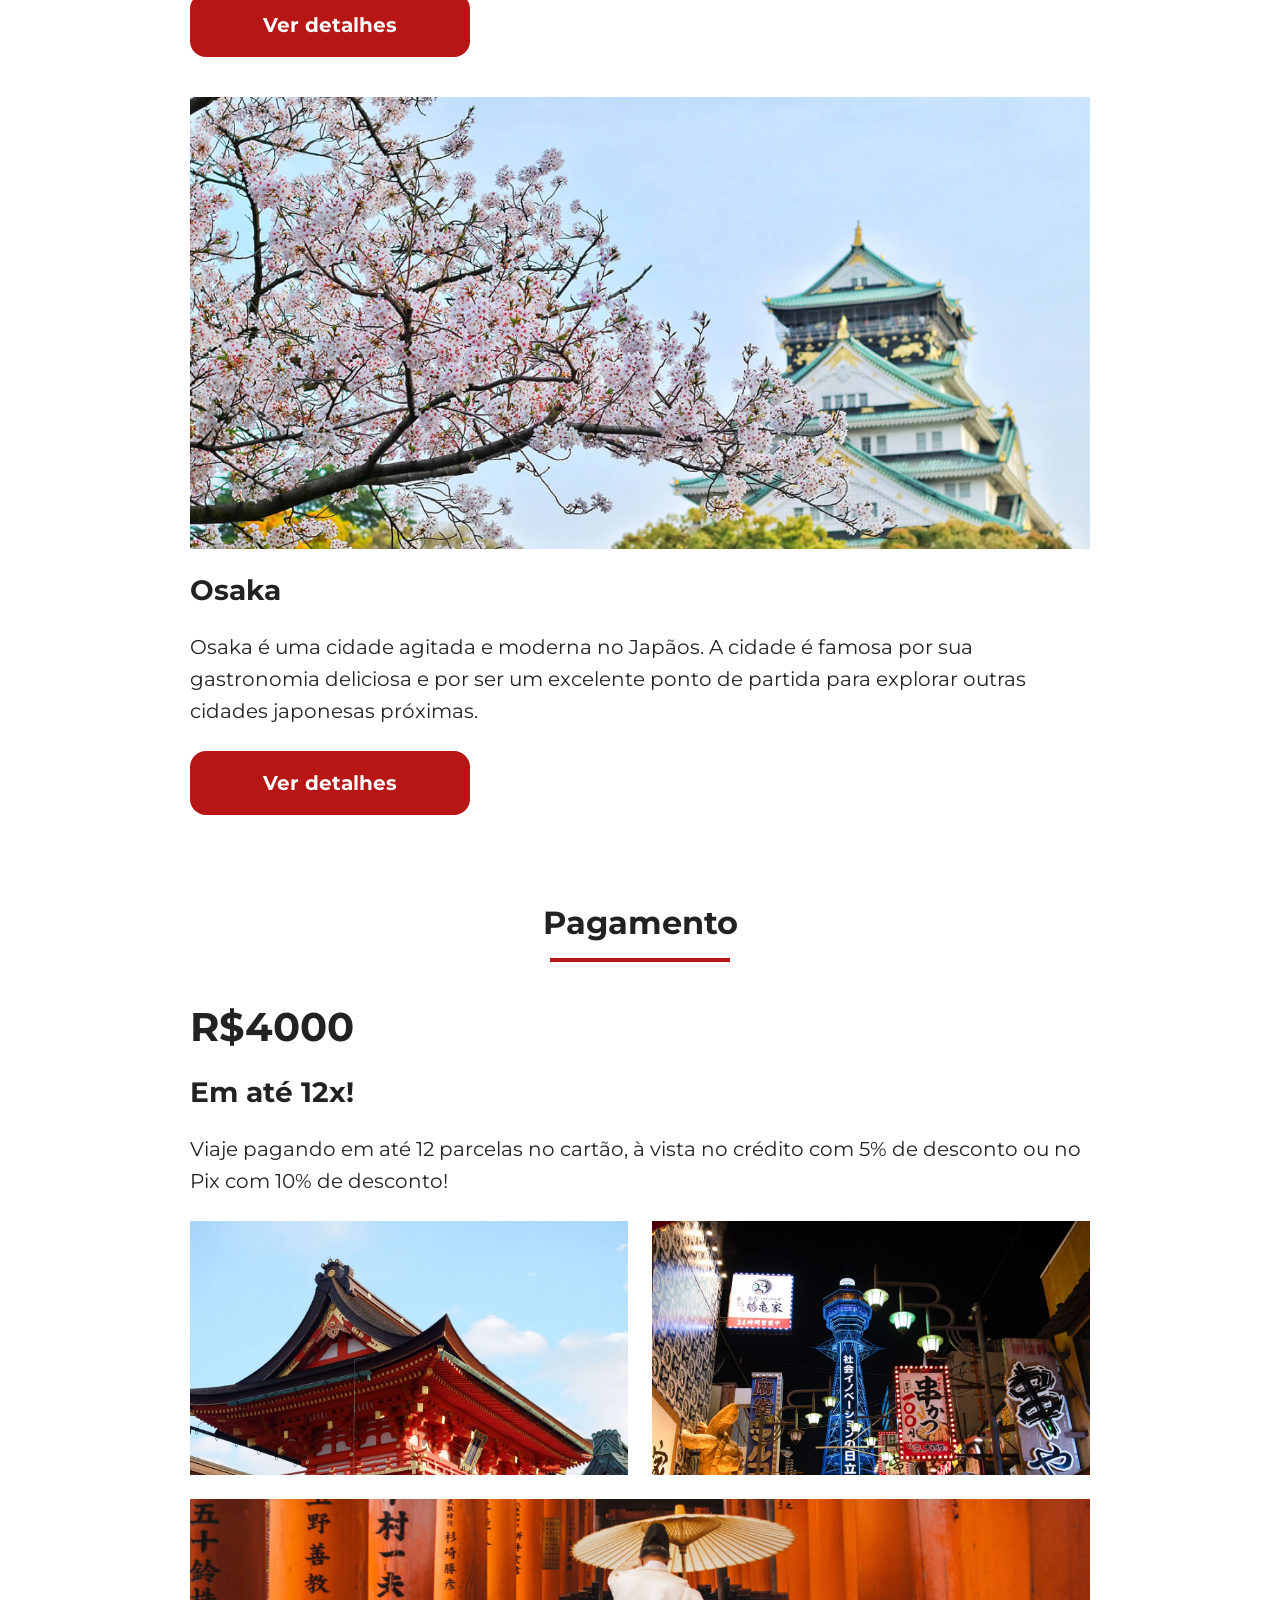
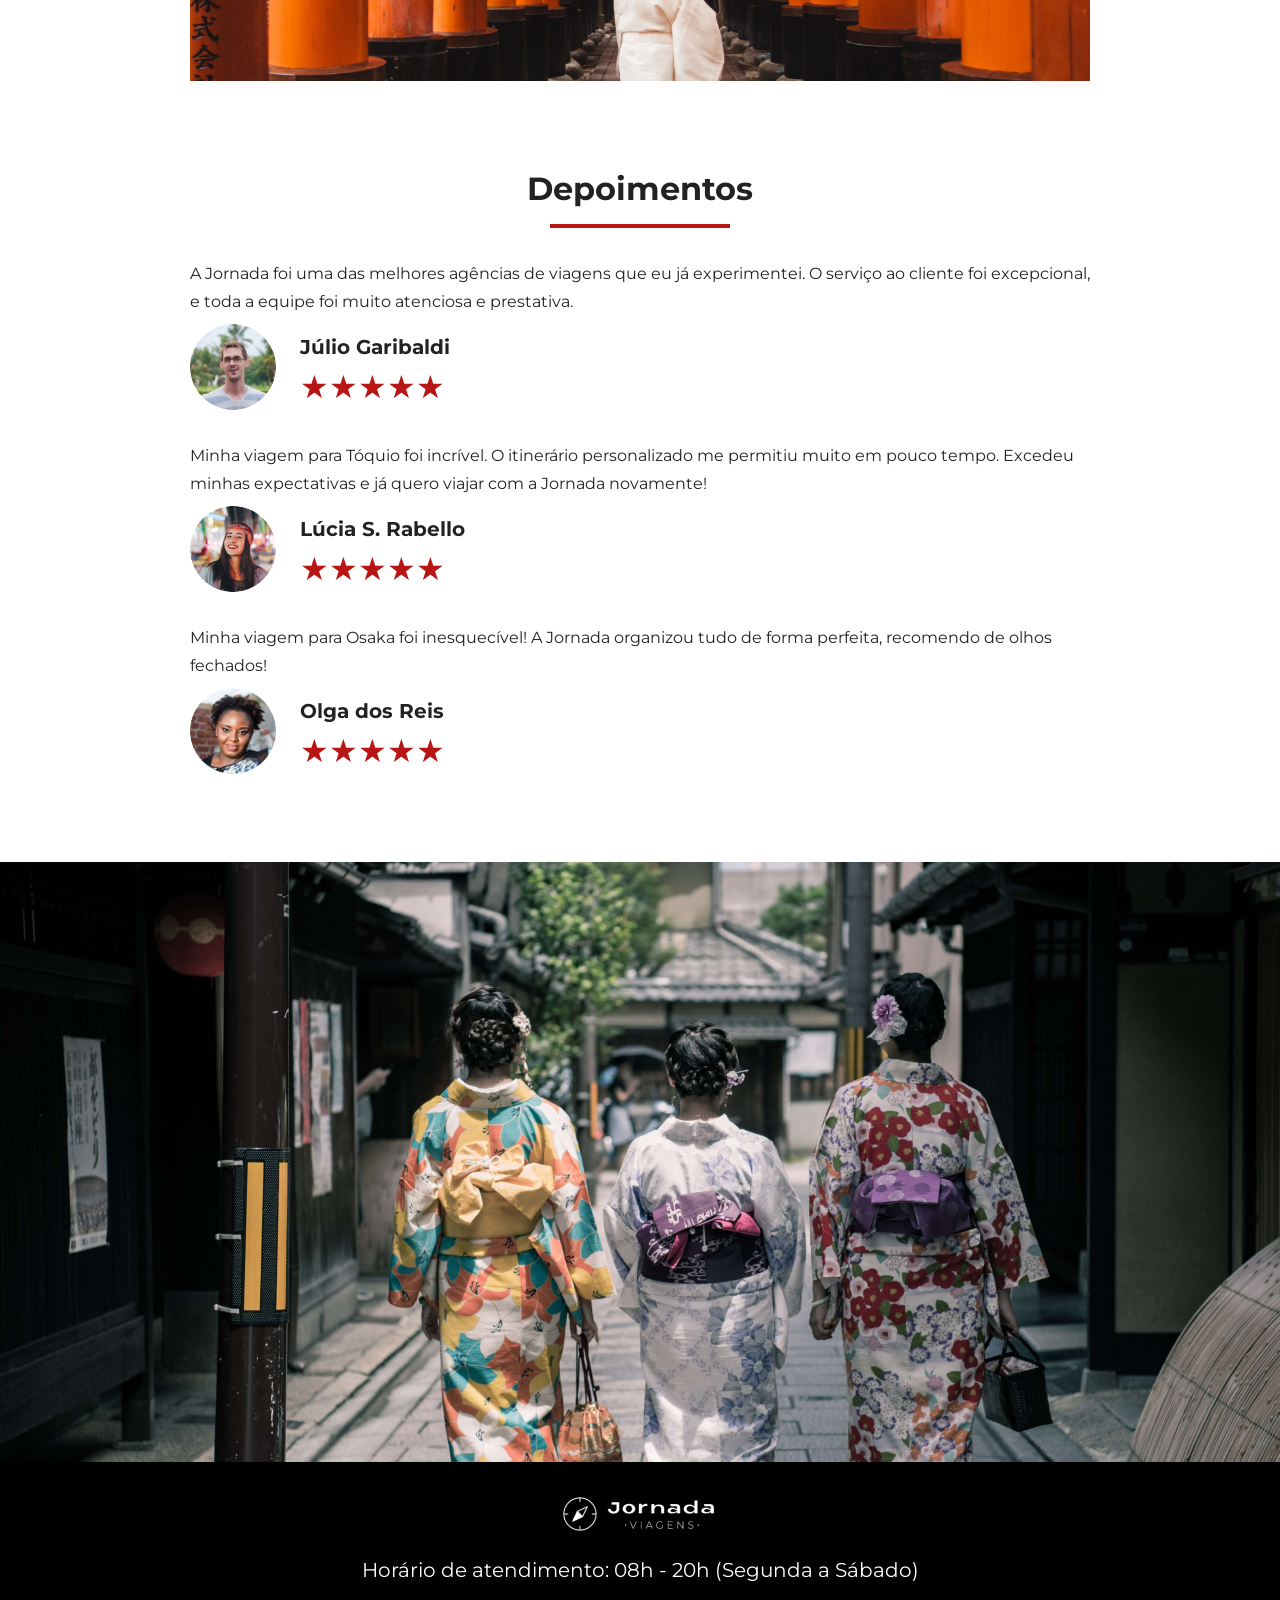
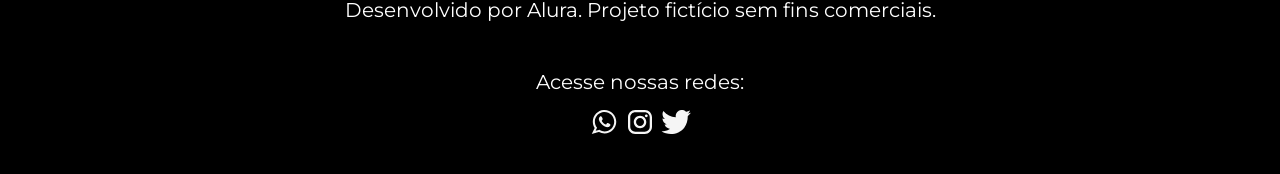
==== commit 418cb412: "finaliza o footer da pagina de pacotes de viagens" ====
--- a/pacotes-de-viagens.html
+++ b/pacotes-de-viagens.html
@@ -50,169 +50,204 @@
       </div>
     </header>
 
-    <section class="hero travel-packages-hero">
-      <div class="travel-packages-content">
+    <main>
+      <section class="hero travel-packages-hero">
+        <div class="travel-packages-content">
+          <div class="section-title">
+            <h2>Conheça o Japão!</h2>
+            <hr />
+          </div>
+          <p class="travel-packages-text">
+            A Jornada possui o pacote perfeito para seu estilo e orçamento!
+            Conheça as belas paisagens e a cultura milenar deste belo país!
+          </p>
+        </div>
+      </section>
+
+      <section class="destinations">
         <div class="section-title">
-          <h2>Conheça o Japão!</h2>
+          <h2>Destinos da Excursão</h2>
           <hr />
         </div>
-        <p class="travel-packages-text">
-          A Jornada possui o pacote perfeito para seu estilo e orçamento!
-          Conheça as belas paisagens e a cultura milenar deste belo país!
-        </p>
+        <div class="destinations-itens">
+          <article class="item tokyo">
+            <header>
+              <div class="img-item"></div>
+              <h3 class="content-title">Tokyo</h3>
+            </header>
+            <p class="content-text">
+              Tóquio é uma cidade vibrante e cosmopolita, com seus templos
+              históricos, museus de arte moderna e arranha-céus icônicos. Não
+              perca a chance de mergulhar em sua atmosfera fascinante.
+            </p>
+            <footer>
+              <a
+                href="#"
+                class="button"
+                target="_blank"
+                title="Veja mais detalhes do destino tokyo"
+                >Ver detalhes</a
+              >
+            </footer>
+          </article>
+          <article class="item osaka">
+            <header>
+              <div class="img-item"></div>
+              <h3 class="content-title">Osaka</h3>
+            </header>
+            <p class="content-text">
+              Osaka é uma cidade agitada e moderna no Japãos. A cidade é famosa
+              por sua gastronomia deliciosa e por ser um excelente ponto de
+              partida para explorar outras cidades japonesas próximas.
+            </p>
+            <footer>
+              <a
+                href="#"
+                class="button"
+                target="_blank"
+                title="Veja mais detalhes do destino osaka"
+                >Ver detalhes</a
+              >
+            </footer>
+          </article>
+        </div>
+      </section>
+
+      <section class="payments travel-packages-payments">
+        <div class="section-title">
+          <h2>Pagamento</h2>
+          <hr />
+        </div>
+        <div class="content-container">
+          <div class="text-content">
+            <h3>R$4000</h3>
+            <h4>Em até 12x!</h4>
+            <p>
+              Viaje pagando em até 12 parcelas no cartão, à vista no crédito com
+              5% de desconto ou no Pix com 10% de desconto!
+            </p>
+          </div>
+          <div class="image-gallery">
+            <div class="image first"></div>
+            <div class="image second"></div>
+            <div class="image thirdy large"></div>
+          </div>
+        </div>
+      </section>
+
+      <section class="testimonials">
+        <div class="section-title">
+          <h2>Depoimentos</h2>
+          <hr />
+        </div>
+        <div class="testimonial-container">
+          <article>
+            <header>
+              <p>
+                A Jornada foi uma das melhores agências de viagens que eu já
+                experimentei. O serviço ao cliente foi excepcional, e toda a
+                equipe foi muito atenciosa e prestativa.
+              </p>
+            </header>
+            <footer>
+              <img
+                src="img/avatar-julio.png"
+                alt="Imagem de perfil do cliente Júlio Garibaldi"
+              />
+              <div class="profile-content">
+                <h3>Júlio Garibaldi</h3>
+                <div class="rating">
+                  <span class="star">★</span><span class="star">★</span
+                  ><span class="star">★</span><span class="star">★</span
+                  ><span class="star">★</span>
+                </div>
+              </div>
+            </footer>
+          </article>
+          <article>
+            <header>
+              <p>
+                Minha viagem para Tóquio foi incrível. O itinerário
+                personalizado me permitiu muito em pouco tempo. Excedeu minhas
+                expectativas e já quero viajar com a Jornada novamente!
+              </p>
+            </header>
+            <footer>
+              <img
+                src="img/avatar-lucia.png"
+                alt="Imagem de perfil da cliente Lúcia S. Rabello"
+              />
+              <div class="profile-content">
+                <h3>Lúcia S. Rabello</h3>
+                <div class="rating">
+                  <span class="star">★</span><span class="star">★</span
+                  ><span class="star">★</span><span class="star">★</span
+                  ><span class="star">★</span>
+                </div>
+              </div>
+            </footer>
+          </article>
+          <article>
+            <header>
+              <p>
+                Minha viagem para Osaka foi inesquecível! A Jornada organizou
+                tudo de forma perfeita, recomendo de olhos fechados!
+              </p>
+            </header>
+            <footer>
+              <img
+                src="img/avatar-olga.png"
+                alt="Imagem de perfil da cliente Olga dos Reis"
+              />
+              <div class="profile-content">
+                <h3>Olga dos Reis</h3>
+                <div class="rating">
+                  <span class="star">★</span><span class="star">★</span
+                  ><span class="star">★</span><span class="star">★</span
+                  ><span class="star">★</span>
+                </div>
+              </div>
+            </footer>
+          </article>
+        </div>
+      </section>
+
+      <section class="hero travel-packages-bottom-hero">
+        <div class="hero-img"></div>
+      </section>
+    </main>
+
+    <footer class="main-footer">
+      <div class="footer-content">
+        <img
+          src="img/logo-rodape-branco.png"
+          alt="Logo da Jornada Viagens"
+          class="logo"
+        />
+        <p>Horário de atendimento: 08h - 20h (Segunda a Sábado)</p>
+        <p>Desenvolvido por Alura. Projeto fictício sem fins comerciais.</p>
       </div>
-    </section>
-
-    <section class="destinations">
-      <div class="section-title">
-        <h2>Destinos da Excursão</h2>
-        <hr />
+      <div class="footer-social">
+        <p>Acesse nossas redes:</p>
+        <a href="#" target="_blank" title="Entre em contato via Whatsapp"
+          ><img
+            src="img/icone-whatsapp.svg"
+            alt="icone do whatsapp na cor branca"
+        /></a>
+        <a
+          href="#"
+          target="_blank"
+          title="Acesse o Instagram da Jornada Viagens"
+          ><img
+            src="img/icone-instagram.svg"
+            alt="icone do instagram na cor branca"
+        /></a>
+        <a href="#" target="_blank" title="Acesse o Twitter da Jornada Viagens"
+          ><img
+            src="img/icone-twitter.svg"
+            alt="icone do twitter na cor branca"
+        /></a>
       </div>
-      <div class="destinations-itens">
-        <article class="item tokyo">
-          <header>
-            <div class="img-item"></div>
-            <h3 class="content-title">Tokyo</h3>
-          </header>
-          <p class="content-text">
-            Tóquio é uma cidade vibrante e cosmopolita, com seus templos
-            históricos, museus de arte moderna e arranha-céus icônicos. Não
-            perca a chance de mergulhar em sua atmosfera fascinante.
-          </p>
-          <footer>
-            <a
-              href="#"
-              class="button"
-              target="_blank"
-              title="Veja mais detalhes do destino tokyo"
-              >Ver detalhes</a
-            >
-          </footer>
-        </article>
-        <article class="item osaka">
-          <header>
-            <div class="img-item"></div>
-            <h3 class="content-title">Osaka</h3>
-          </header>
-          <p class="content-text">
-            Osaka é uma cidade agitada e moderna no Japãos. A cidade é famosa
-            por sua gastronomia deliciosa e por ser um excelente ponto de
-            partida para explorar outras cidades japonesas próximas.
-          </p>
-          <footer>
-            <a
-              href="#"
-              class="button"
-              target="_blank"
-              title="Veja mais detalhes do destino osaka"
-              >Ver detalhes</a
-            >
-          </footer>
-        </article>
-      </div>
-    </section>
-
-    <section class="payments travel-packages-payments">
-      <div class="section-title">
-        <h2>Pagamento</h2>
-        <hr />
-      </div>
-      <div class="content-container">
-        <div class="text-content">
-          <h3>R$4000</h3>
-          <h4>Em até 12x!</h4>
-          <p>
-            Viaje pagando em até 12 parcelas no cartão, à vista no crédito com
-            5% de desconto ou no Pix com 10% de desconto!
-          </p>
-        </div>
-        <div class="image-gallery">
-          <div class="image first"></div>
-          <div class="image second"></div>
-          <div class="image thirdy large"></div>
-        </div>
-      </div>
-    </section>
-
-    <section class="testimonials">
-      <div class="section-title">
-        <h2>Depoimentos</h2>
-        <hr />
-      </div>
-      <div class="testimonial-container">
-        <article>
-          <header>
-            <p>
-              A Jornada foi uma das melhores agências de viagens que eu já
-              experimentei. O serviço ao cliente foi excepcional, e toda a
-              equipe foi muito atenciosa e prestativa.
-            </p>
-          </header>
-          <footer>
-            <img
-              src="img/avatar-julio.png"
-              alt="Imagem de perfil do cliente Júlio Garibaldi"
-            />
-            <div class="profile-content">
-              <h3>Júlio Garibaldi</h3>
-              <div class="rating">
-                <span class="star">★</span><span class="star">★</span
-                ><span class="star">★</span><span class="star">★</span
-                ><span class="star">★</span>
-              </div>
-            </div>
-          </footer>
-        </article>
-        <article>
-          <header>
-            <p>
-              Minha viagem para Tóquio foi incrível. O itinerário personalizado
-              me permitiu muito em pouco tempo. Excedeu minhas expectativas e já
-              quero viajar com a Jornada novamente!
-            </p>
-          </header>
-          <footer>
-            <img
-              src="img/avatar-lucia.png"
-              alt="Imagem de perfil da cliente Lúcia S. Rabello"
-            />
-            <div class="profile-content">
-              <h3>Lúcia S. Rabello</h3>
-              <div class="rating">
-                <span class="star">★</span><span class="star">★</span
-                ><span class="star">★</span><span class="star">★</span
-                ><span class="star">★</span>
-              </div>
-            </div>
-          </footer>
-        </article>
-        <article>
-          <header>
-            <p>
-              Minha viagem para Osaka foi inesquecível! A Jornada organizou tudo
-              de forma perfeita, recomendo de olhos fechados!
-            </p>
-          </header>
-          <footer>
-            <img
-              src="img/avatar-olga.png"
-              alt="Imagem de perfil da cliente Olga dos Reis"
-            />
-            <div class="profile-content">
-              <h3>Olga dos Reis</h3>
-              <div class="rating">
-                <span class="star">★</span><span class="star">★</span
-                ><span class="star">★</span><span class="star">★</span
-                ><span class="star">★</span>
-              </div>
-            </div>
-          </footer>
-        </article>
-      </div>
-    </section>
-
-    <section class="hero travel-packages-bottom-hero">
-      <div class="hero-img"></div>
-    </section>
+    </footer>
   </body>
 </html>
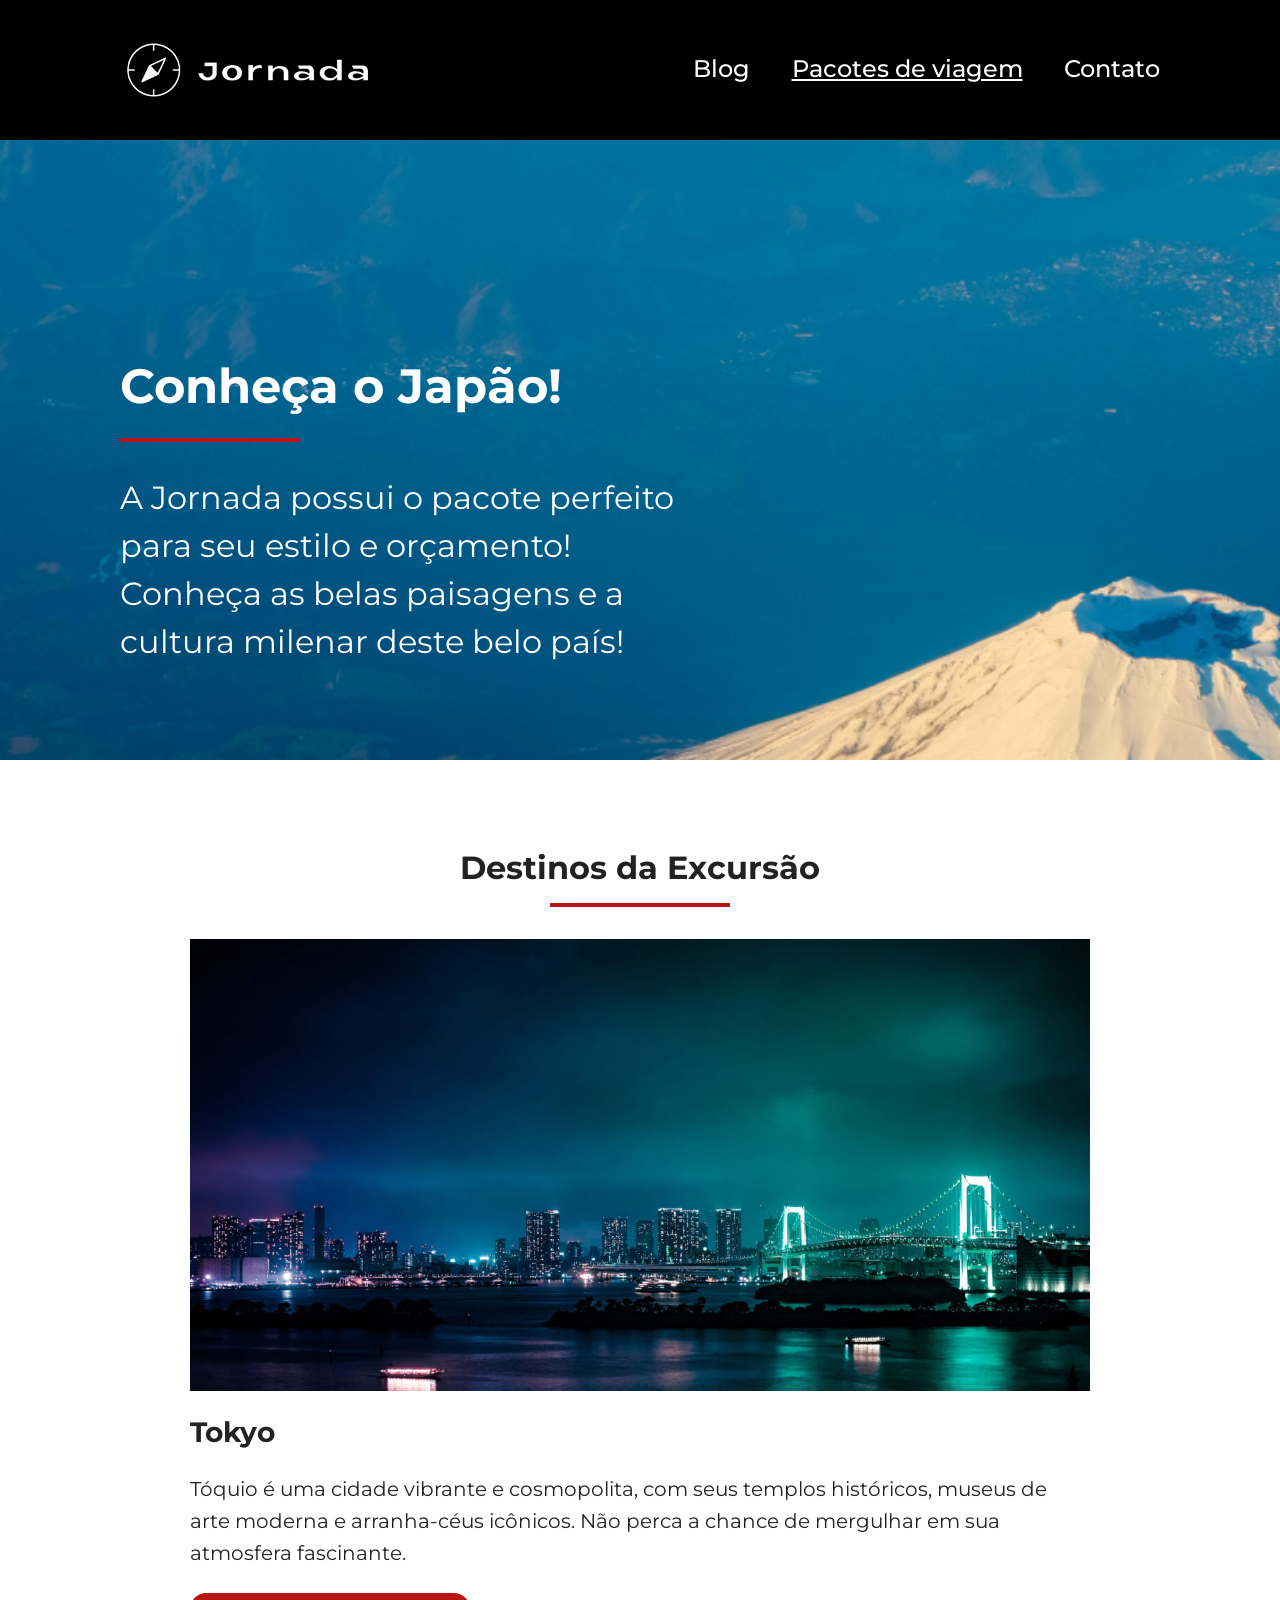
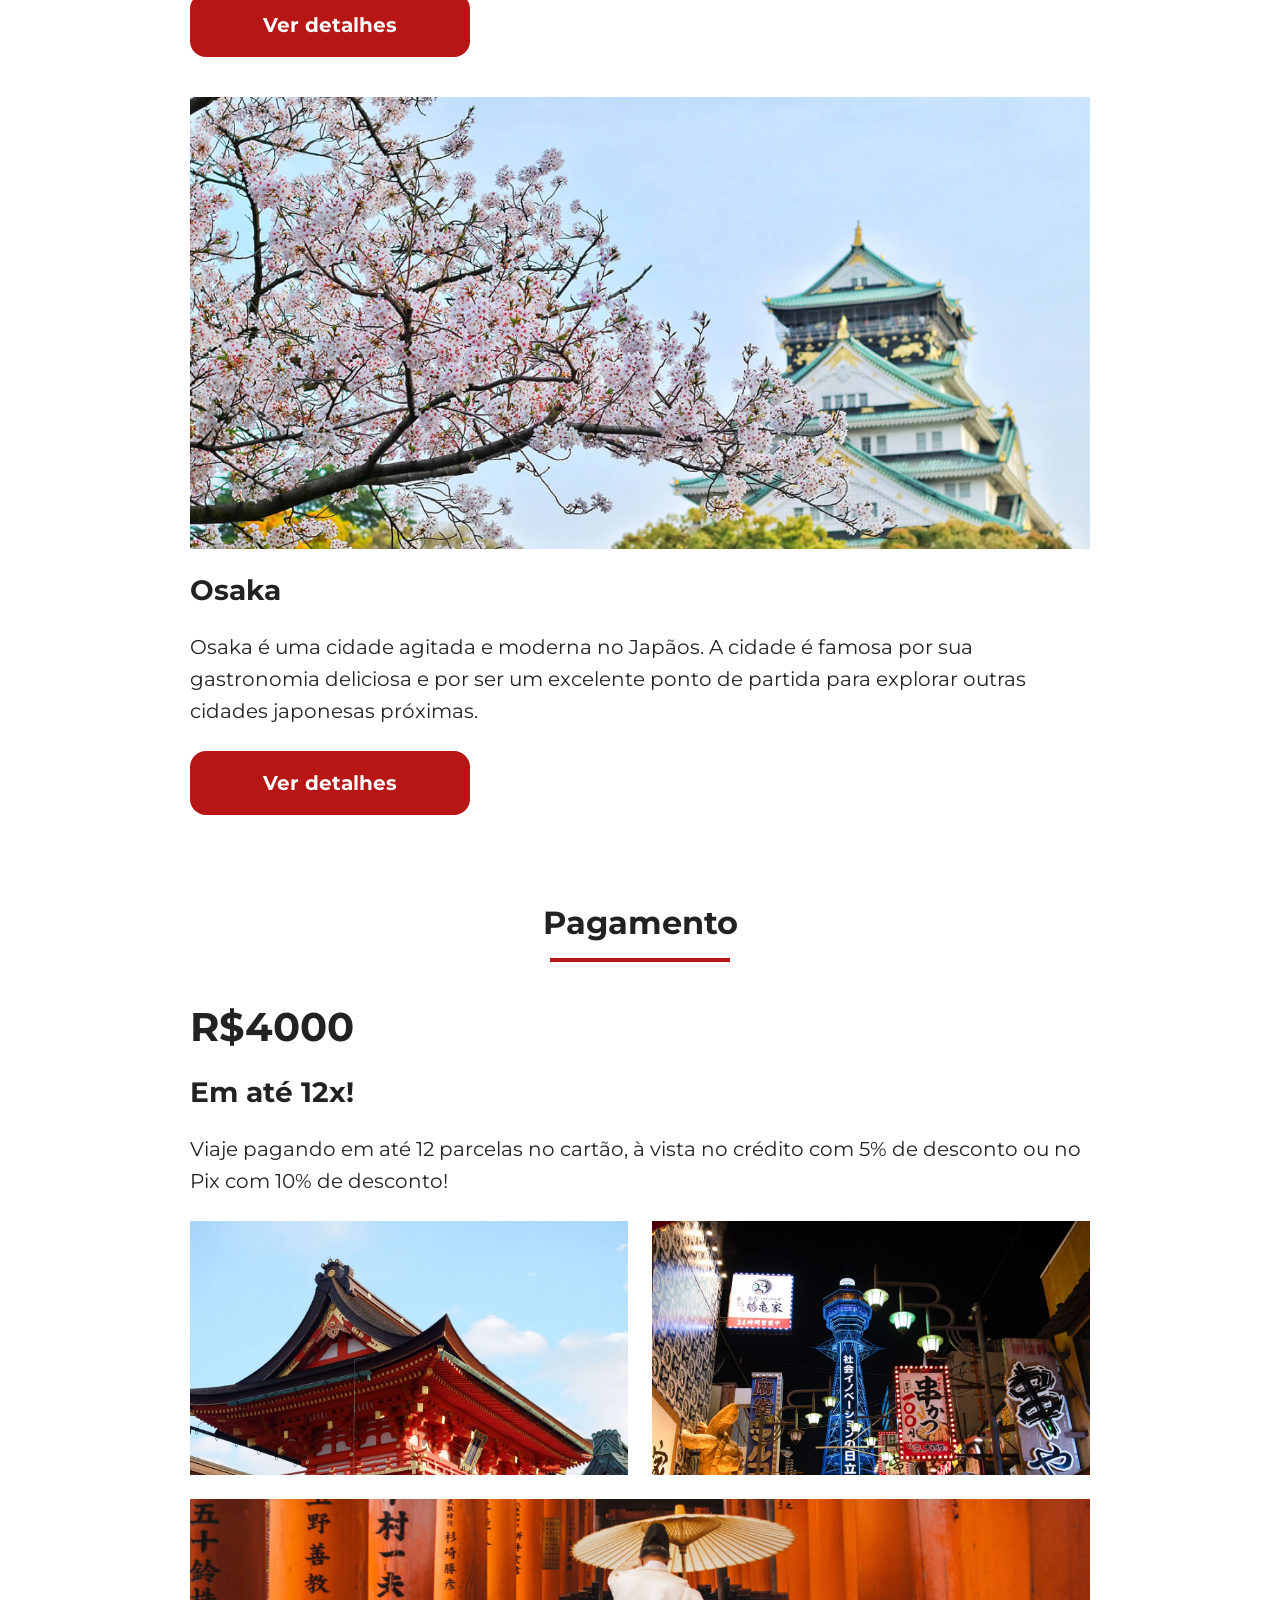
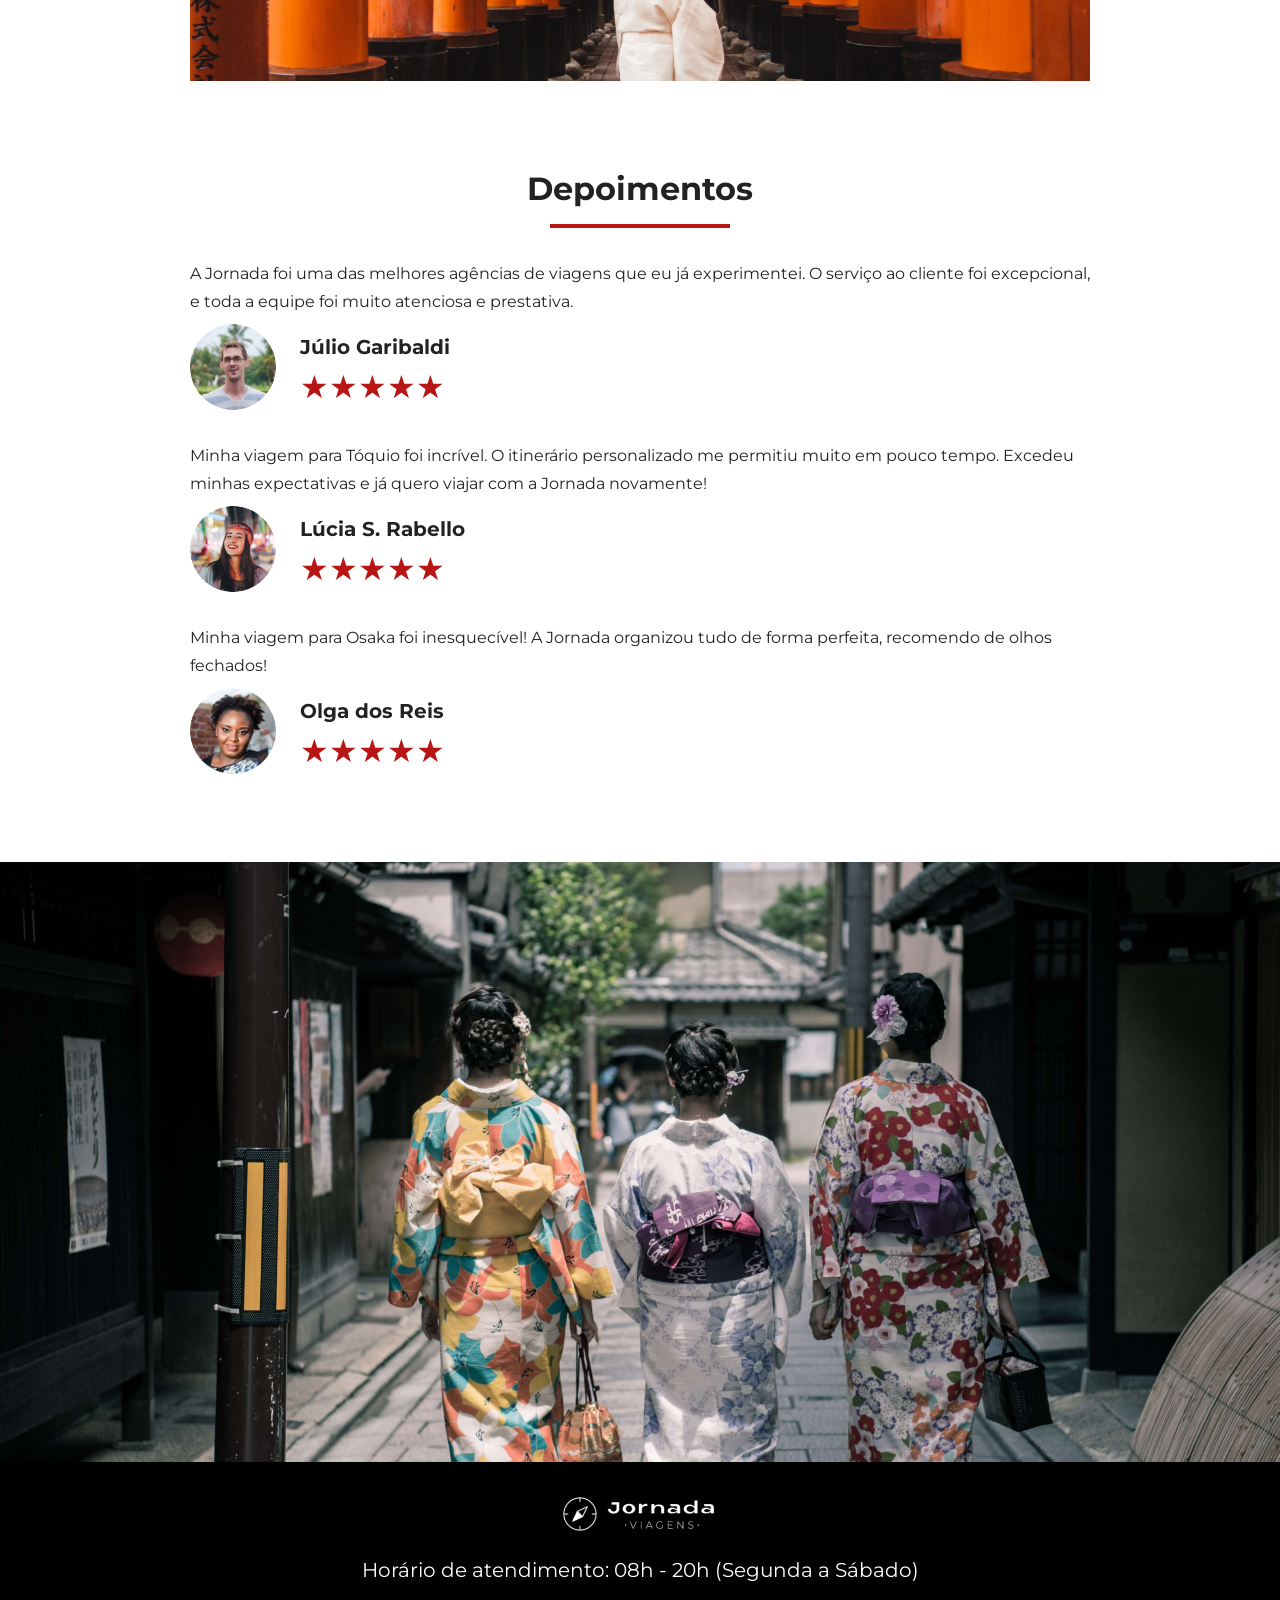
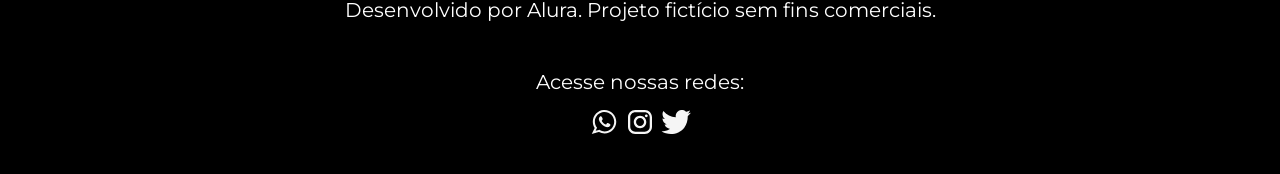
==== commit d7d70a5c: "realiza algumas correçoes" ====
--- a/pacotes-de-viagens.html
+++ b/pacotes-de-viagens.html
@@ -3,6 +3,24 @@
   <head>
     <meta charset="UTF-8" />
     <meta name="viewport" content="width=device-width, initial-scale=1.0" />
+     <meta
+      name="description"
+      content="Jornada Viagens, uma agência apaixonada por criar viagens inesquecíveis"
+    />
+    <meta name="og:title" content="Jornada Viagens" />
+    <meta
+      name="og:description"
+      content="Jornada Viagens, uma agência apaixonada por criar viagens inesquecívei"
+    />
+    <meta
+      name="og:image"
+      content=" https://nicolastakara.github.io/jornada-viagens/img/logo-rodape-branco.png"
+    />
+    <meta name="og:type" content="website" />
+    <meta
+      name="og:url"
+      content=" https://nicolastakara.github.io/pacotes-de-viagens.html"
+    />
     <title>Pacotes de viagens</title>
     <link rel="icon" href="favico.svg" type="xml/svg" />
     <link rel="stylesheet" href="css/style.css" />
@@ -34,6 +52,7 @@
             </li>
             <li>
               <a
+                class="active"
                 href="pacotes-de-viagens.html"
                 target="_blank"
                 title="Acesssar pacotes de viagem"
